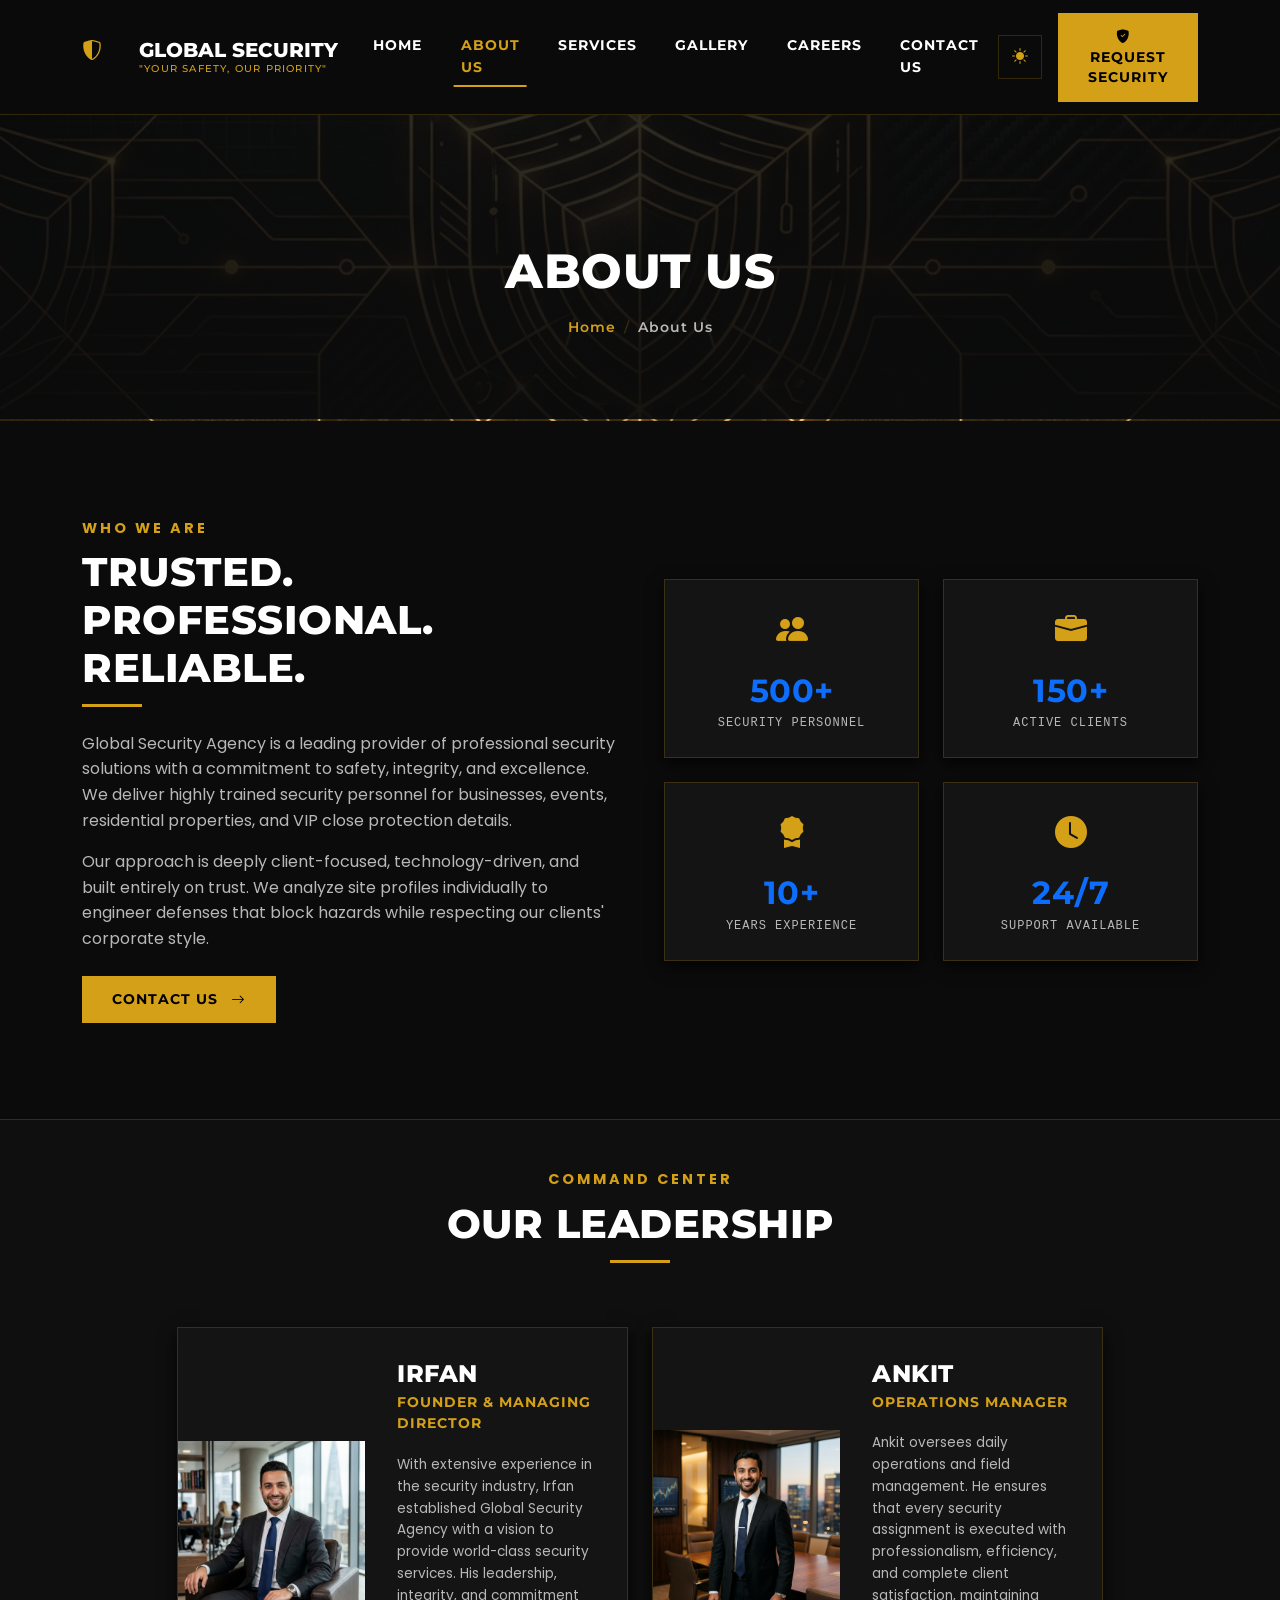
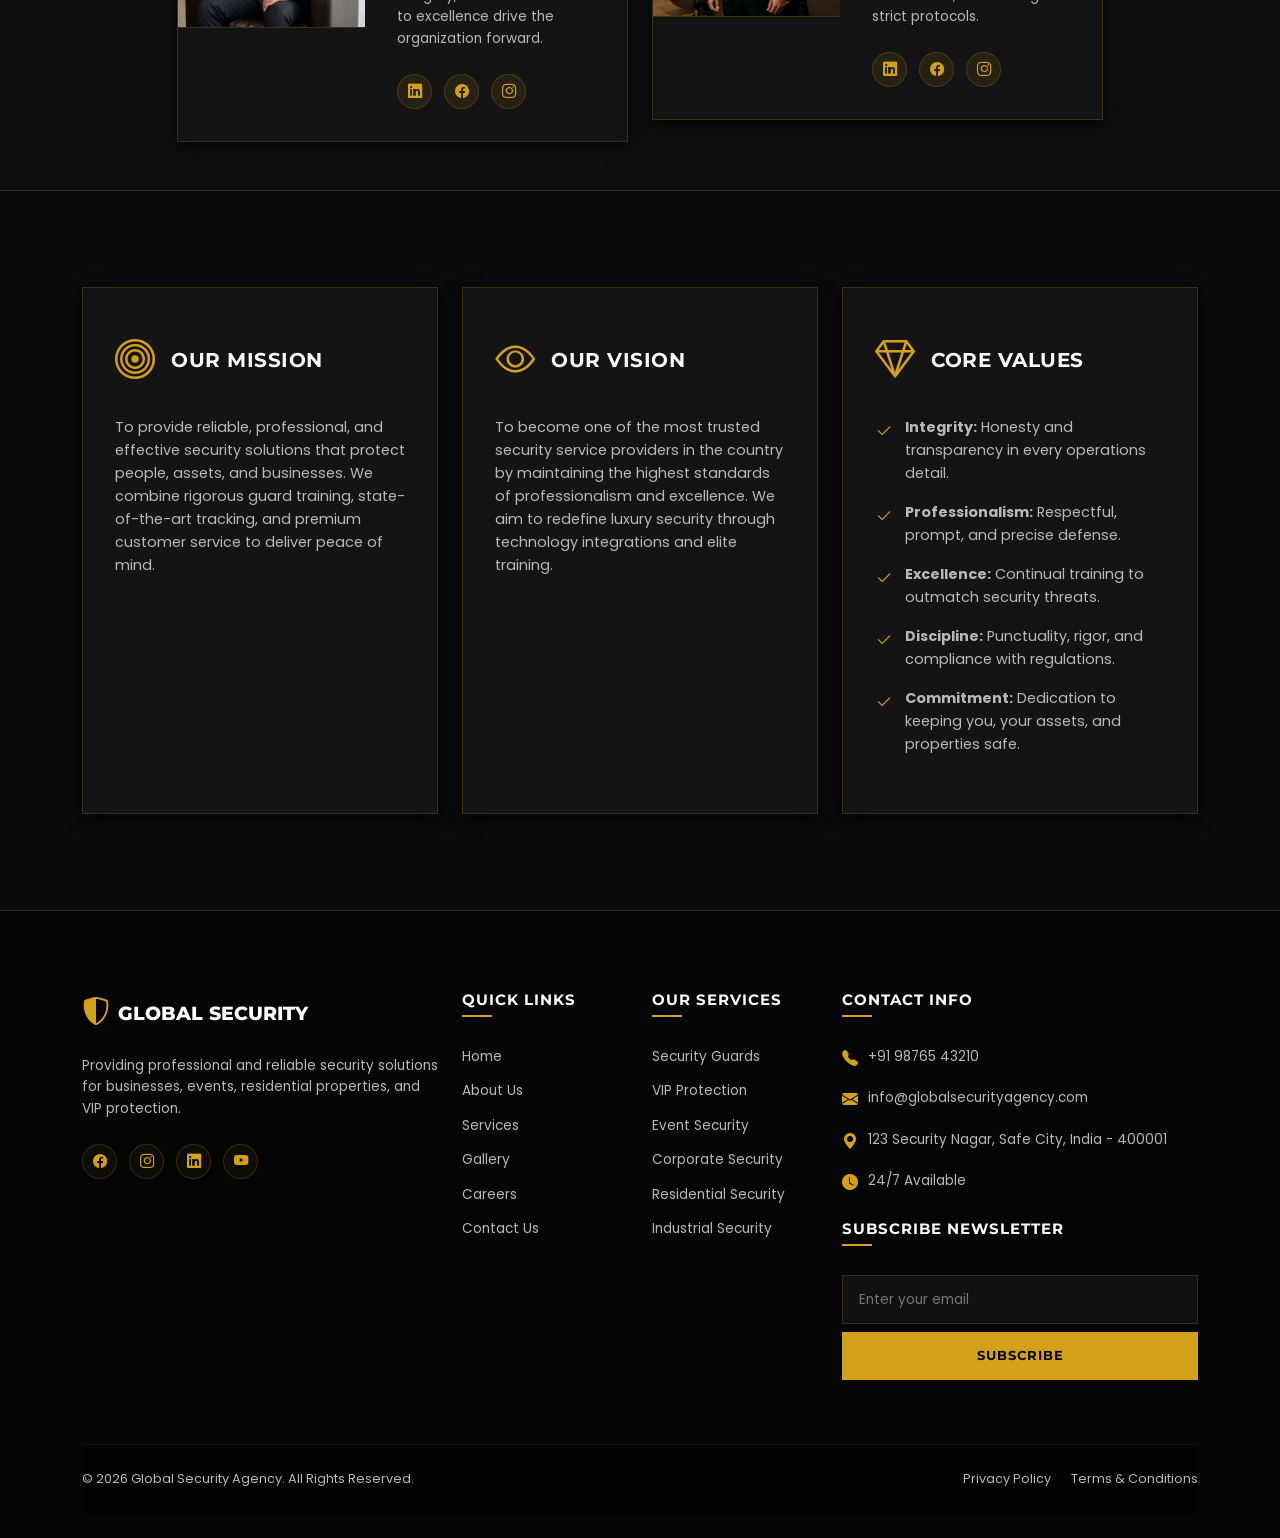
==== about.html @ 5f1f631c "initial commit" ====
<!DOCTYPE html>
<html lang="en" data-theme="dark">
<head>
  <meta charset="UTF-8">
  <meta name="viewport" content="width=device-width, initial-scale=1.0">
  <meta name="description" content="Learn about Global Security Agency. Our mission, vision, core values, and elite leadership team driven by Founder Irfan and Operations Manager Ankit.">
  <title>About Us | Global Security Agency</title>
  
  <!-- Bootstrap 5 CSS CDN -->
  <link href="https://cdn.jsdelivr.net/npm/bootstrap@5.3.2/dist/css/bootstrap.min.css" rel="stylesheet">
  
  <!-- Bootstrap Icons CDN -->
  <link href="https://cdn.jsdelivr.net/npm/bootstrap-icons@1.11.2/font/bootstrap-icons.min.css" rel="stylesheet">
  
  <!-- AOS (Animate on Scroll) CSS -->
  <link rel="stylesheet" href="https://unpkg.com/aos@next/dist/aos.css">
  
  <!-- Custom CSS stylesheets -->
  <link rel="stylesheet" href="css/style.css">
  <link rel="stylesheet" href="css/responsive.css">
</head>
<body>

  <!-- --- Sticky Navbar --- -->
  <nav class="navbar navbar-expand-lg sticky-top">
    <div class="container">
      <a class="navbar-brand" href="index.html">
        <i class="bi bi-shield-shaded navbar-logo-img text-gold"></i>
        <div class="navbar-brand-text">
          Global Security
          <span class="navbar-brand-tagline">"Your Safety, Our Priority"</span>
        </div>
      </a>
      <button class="navbar-toggler" type="button" data-bs-toggle="collapse" data-bs-target="#mainNavbar" aria-controls="mainNavbar" aria-expanded="false" aria-label="Toggle navigation">
        <span class="navbar-toggler-icon"></span>
      </button>
      <div class="collapse navbar-collapse" id="mainNavbar">
        <ul class="navbar-nav mx-auto mb-2 mb-lg-0">
          <li class="nav-item">
            <a class="nav-link" href="index.html">Home</a>
          </li>
          <li class="nav-item">
            <a class="nav-link" href="about.html">About Us</a>
          </li>
          <li class="nav-item">
            <a class="nav-link" href="services.html">Services</a>
          </li>
          <li class="nav-item">
            <a class="nav-link" href="gallery.html">Gallery</a>
          </li>
          <li class="nav-item">
            <a class="nav-link" href="careers.html">Careers</a>
          </li>
          <li class="nav-item">
            <a class="nav-link" href="contact.html">Contact Us</a>
          </li>
        </ul>
        <div class="navbar-nav-btns d-flex align-items-center gap-3">
          <button class="theme-toggle-btn" title="Toggle Light/Dark Theme">
            <i class="bi bi-sun-fill"></i>
          </button>
          <button class="btn btn-gold" data-bs-toggle="modal" data-bs-target="#requestSecurityModal">
            <i class="bi bi-shield-fill-check me-2"></i>Request Security
          </button>
        </div>
      </div>
    </div>
  </nav>

  <!-- --- Inner Banner Section --- -->
  <section class="hero-banner-inner" style="background-image: url('images/cta-banner.png');">
    <div class="container">
      <div class="hero-banner-inner-content" data-aos="fade-down">
        <h1 class="hero-banner-inner-title">About Us</h1>
        <nav aria-label="breadcrumb">
          <ol class="breadcrumb mb-0">
            <li class="breadcrumb-item"><a href="index.html">Home</a></li>
            <li class="breadcrumb-item active" aria-current="page">About Us</li>
          </ol>
        </nav>
      </div>
    </div>
  </section>

  <!-- --- Company Introduction Section --- -->
  <section class="py-5 my-5">
    <div class="container">
      <div class="row align-items-center g-5">
        <!-- Left content -->
        <div class="col-lg-6" data-aos="fade-right">
          <p class="section-subtitle">Who We Are</p>
          <h2 class="section-title text-start mb-4">Trusted. Professional. Reliable.</h2>
          <p class="text-secondary-custom mb-3">
            Global Security Agency is a leading provider of professional security solutions with a commitment to safety, integrity, and excellence. We deliver highly trained security personnel for businesses, events, residential properties, and VIP close protection details.
          </p>
          <p class="text-secondary-custom mb-4">
            Our approach is deeply client-focused, technology-driven, and built entirely on trust. We analyze site profiles individually to engineer defenses that block hazards while respecting our clients' corporate style.
          </p>
          <a href="contact.html" class="btn btn-gold">Contact Us <i class="bi bi-arrow-right ms-2"></i></a>
        </div>
        <!-- Right stats grids -->
        <div class="col-lg-6" data-aos="fade-left">
          <div class="row g-4">
            <!-- Box 1 -->
            <div class="col-sm-6">
              <div class="gsa-card text-center py-4">
                <i class="bi bi-people-fill text-gold fs-2 mb-3 d-block"></i>
                <h3 class="fs-2 fw-bold text-primary mb-1">500+</h3>
                <p class="text-secondary-custom mb-0 font-monospace text-uppercase" style="font-size: 0.75rem; letter-spacing: 1px;">Security Personnel</p>
              </div>
            </div>
            <!-- Box 2 -->
            <div class="col-sm-6">
              <div class="gsa-card text-center py-4">
                <i class="bi bi-briefcase-fill text-gold fs-2 mb-3 d-block"></i>
                <h3 class="fs-2 fw-bold text-primary mb-1">150+</h3>
                <p class="text-secondary-custom mb-0 font-monospace text-uppercase" style="font-size: 0.75rem; letter-spacing: 1px;">Active Clients</p>
              </div>
            </div>
            <!-- Box 3 -->
            <div class="col-sm-6">
              <div class="gsa-card text-center py-4">
                <i class="bi bi-award-fill text-gold fs-2 mb-3 d-block"></i>
                <h3 class="fs-2 fw-bold text-primary mb-1">10+</h3>
                <p class="text-secondary-custom mb-0 font-monospace text-uppercase" style="font-size: 0.75rem; letter-spacing: 1px;">Years Experience</p>
              </div>
            </div>
            <!-- Box 4 -->
            <div class="col-sm-6">
              <div class="gsa-card text-center py-4">
                <i class="bi bi-clock-fill text-gold fs-2 mb-3 d-block"></i>
                <h3 class="fs-2 fw-bold text-primary mb-1">24/7</h3>
                <p class="text-secondary-custom mb-0 font-monospace text-uppercase" style="font-size: 0.75rem; letter-spacing: 1px;">Support Available</p>
              </div>
            </div>
          </div>
        </div>
      </div>
    </div>
  </section>

  <!-- --- Leadership Section --- -->
  <section class="py-5 bg-secondary-custom" style="background-color: rgba(20,20,20,0.4); border-top: 1px solid var(--border-color); border-bottom: 1px solid var(--border-color);">
    <div class="container">
      <div class="section-title-wrapper text-center" data-aos="fade-up">
        <p class="section-subtitle">Command Center</p>
        <h2 class="section-title">Our Leadership</h2>
      </div>
      <div class="row g-4 justify-content-center">
        <!-- Leader 1 -->
        <div class="col-md-6 col-lg-5" data-aos="fade-right">
          <div class="leader-card">
            <div class="row g-0 align-items-center">
              <div class="col-sm-5">
                <div class="leader-img-wrapper">
                  <img src="images/leadership-irfan.png" alt="Founder & MD Irfan" class="leader-img">
                </div>
              </div>
              <div class="col-sm-7">
                <div class="leader-content">
                  <h3 class="leader-name">IRFAN</h3>
                  <div class="leader-role">Founder & Managing Director</div>
                  <p class="leader-desc">
                    With extensive experience in the security industry, Irfan established Global Security Agency with a vision to provide world-class security services. His leadership, integrity, and commitment to excellence drive the organization forward.
                  </p>
                  <div class="leader-socials">
                    <a href="#" class="leader-social-link"><i class="bi bi-linkedin"></i></a>
                    <a href="#" class="leader-social-link"><i class="bi bi-facebook"></i></a>
                    <a href="#" class="leader-social-link"><i class="bi bi-instagram"></i></a>
                  </div>
                </div>
              </div>
            </div>
          </div>
        </div>
        <!-- Leader 2 -->
        <div class="col-md-6 col-lg-5" data-aos="fade-left">
          <div class="leader-card">
            <div class="row g-0 align-items-center">
              <div class="col-sm-5">
                <div class="leader-img-wrapper">
                  <img src="images/leadership-ankit.png" alt="Operations Manager Ankit" class="leader-img">
                </div>
              </div>
              <div class="col-sm-7">
                <div class="leader-content">
                  <h3 class="leader-name">ANKIT</h3>
                  <div class="leader-role">Operations Manager</div>
                  <p class="leader-desc">
                    Ankit oversees daily operations and field management. He ensures that every security assignment is executed with professionalism, efficiency, and complete client satisfaction, maintaining strict protocols.
                  </p>
                  <div class="leader-socials">
                    <a href="#" class="leader-social-link"><i class="bi bi-linkedin"></i></a>
                    <a href="#" class="leader-social-link"><i class="bi bi-facebook"></i></a>
                    <a href="#" class="leader-social-link"><i class="bi bi-instagram"></i></a>
                  </div>
                </div>
              </div>
            </div>
          </div>
        </div>
      </div>
    </div>
  </section>

  <!-- --- Mission, Vision, Values Section --- -->
  <section class="py-5 my-5">
    <div class="container">
      <div class="row g-4">
        <!-- Mission -->
        <div class="col-md-4" data-aos="fade-up" data-aos-delay="100">
          <div class="gsa-card h-100">
            <div class="d-flex align-items-center mb-4">
              <i class="bi bi-bullseye fs-1 text-gold me-3"></i>
              <h3 class="gsa-card-title mb-0">Our Mission</h3>
            </div>
            <p class="gsa-card-text">
              To provide reliable, professional, and effective security solutions that protect people, assets, and businesses. We combine rigorous guard training, state-of-the-art tracking, and premium customer service to deliver peace of mind.
            </p>
          </div>
        </div>
        <!-- Vision -->
        <div class="col-md-4" data-aos="fade-up" data-aos-delay="200">
          <div class="gsa-card h-100">
            <div class="d-flex align-items-center mb-4">
              <i class="bi bi-eye fs-1 text-gold me-3"></i>
              <h3 class="gsa-card-title mb-0">Our Vision</h3>
            </div>
            <p class="gsa-card-text">
              To become one of the most trusted security service providers in the country by maintaining the highest standards of professionalism and excellence. We aim to redefine luxury security through technology integrations and elite training.
            </p>
          </div>
        </div>
        <!-- Core Values -->
        <div class="col-md-4" data-aos="fade-up" data-aos-delay="300">
          <div class="gsa-card h-100">
            <div class="d-flex align-items-center mb-4">
              <i class="bi bi-gem fs-1 text-gold me-3"></i>
              <h3 class="gsa-card-title mb-0">Core Values</h3>
            </div>
            <ul class="checklist-list">
              <li><strong>Integrity:</strong> Honesty and transparency in every operations detail.</li>
              <li><strong>Professionalism:</strong> Respectful, prompt, and precise defense.</li>
              <li><strong>Excellence:</strong> Continual training to outmatch security threats.</li>
              <li><strong>Discipline:</strong> Punctuality, rigor, and compliance with regulations.</li>
              <li><strong>Commitment:</strong> Dedication to keeping you, your assets, and properties safe.</li>
            </ul>
          </div>
        </div>
      </div>
    </div>
  </section>

  <!-- --- Footer --- -->
  <footer class="footer">
    <div class="container">
      <div class="row g-4">
        <!-- Col 1 -->
        <div class="col-lg-4 col-md-6">
          <div class="d-flex align-items-center mb-3">
            <i class="bi bi-shield-shaded text-gold fs-3 me-2"></i>
            <span class="footer-logo-text">GLOBAL SECURITY</span>
          </div>
          <p class="footer-desc">
            Providing professional and reliable security solutions for businesses, events, residential properties, and VIP protection.
          </p>
          <div class="social-links">
            <a href="#" class="footer-social-icon"><i class="bi bi-facebook"></i></a>
            <a href="#" class="footer-social-icon"><i class="bi bi-instagram"></i></a>
            <a href="#" class="footer-social-icon"><i class="bi bi-linkedin"></i></a>
            <a href="#" class="footer-social-icon"><i class="bi bi-youtube"></i></a>
          </div>
        </div>
        <!-- Col 2 -->
        <div class="col-lg-2 col-md-6">
          <h4 class="footer-title">Quick Links</h4>
          <ul class="footer-links">
            <li><a href="index.html">Home</a></li>
            <li><a href="about.html">About Us</a></li>
            <li><a href="services.html">Services</a></li>
            <li><a href="gallery.html">Gallery</a></li>
            <li><a href="careers.html">Careers</a></li>
            <li><a href="contact.html">Contact Us</a></li>
          </ul>
        </div>
        <!-- Col 3 -->
        <div class="col-lg-2 col-md-6">
          <h4 class="footer-title">Our Services</h4>
          <ul class="footer-links">
            <li><a href="services.html#security-guards">Security Guards</a></li>
            <li><a href="services.html#vip-protection">VIP Protection</a></li>
            <li><a href="services.html#event-security">Event Security</a></li>
            <li><a href="services.html#corporate-security">Corporate Security</a></li>
            <li><a href="services.html#residential-security">Residential Security</a></li>
            <li><a href="services.html#industrial-security">Industrial Security</a></li>
          </ul>
        </div>
        <!-- Col 4 -->
        <div class="col-lg-4 col-md-6">
          <h4 class="footer-title">Contact Info</h4>
          <div class="footer-contact-item">
            <i class="bi bi-telephone-fill footer-contact-icon"></i>
            <span>+91 98765 43210</span>
          </div>
          <div class="footer-contact-item">
            <i class="bi bi-envelope-fill footer-contact-icon"></i>
            <span>info@globalsecurityagency.com</span>
          </div>
          <div class="footer-contact-item">
            <i class="bi bi-geo-alt-fill footer-contact-icon"></i>
            <span>123 Security Nagar, Safe City, India - 400001</span>
          </div>
          <div class="footer-contact-item">
            <i class="bi bi-clock-fill footer-contact-icon"></i>
            <span>24/7 Available</span>
          </div>
          
          <h4 class="footer-title mt-4">Subscribe Newsletter</h4>
          <form class="footer-newsletter-form">
            <input type="email" class="footer-newsletter-input" placeholder="Enter your email" required>
            <button type="submit" class="footer-newsletter-btn">Subscribe</button>
          </form>
        </div>
      </div>
      
      <!-- Bottom Bar -->
      <div class="footer-bottom">
        <div class="row align-items-center">
          <div class="col-md-6 text-center text-md-start">
            &copy; 2026 Global Security Agency. All Rights Reserved.
          </div>
          <div class="col-md-6 text-center text-md-end">
            <div class="footer-bottom-links">
              <a href="#">Privacy Policy</a>
              <a href="#">Terms & Conditions</a>
            </div>
          </div>
        </div>
      </div>
    </div>
  </footer>

  <!-- --- Scroll to Top Button --- -->
  <button class="scroll-to-top" title="Go to Top">
    <i class="bi bi-chevron-up"></i>
  </button>

  <!-- --- Request Security CTA Modal --- -->
  <div class="modal fade gsa-modal" id="requestSecurityModal" tabindex="-1" aria-labelledby="requestSecurityModalLabel" aria-hidden="true">
    <div class="modal-dialog modal-dialog-centered">
      <div class="modal-content">
        <div class="modal-header">
          <h5 class="modal-title" id="requestSecurityModalLabel">Request Security Consultation</h5>
          <button type="button" class="btn-close" data-bs-dismiss="modal" aria-label="Close"></button>
        </div>
        <form id="requestModalForm" novalidate>
          <div class="modal-body">
            <p class="text-secondary-custom" style="font-size: 0.85rem; margin-bottom: 1.5rem;">Fill out this quick form and one of our executive security consultants will reach back to you within 2 hours.</p>
            
            <div class="gsa-form-group">
              <i class="bi bi-person gsa-input-icon"></i>
              <input type="text" class="gsa-control" id="reqName" placeholder="Your Full Name" required>
            </div>
            
            <div class="gsa-form-group">
              <i class="bi bi-envelope gsa-input-icon"></i>
              <input type="email" class="gsa-control" id="reqEmail" placeholder="Your Email Address" required>
            </div>
            
            <div class="gsa-form-group">
              <i class="bi bi-telephone gsa-input-icon"></i>
              <input type="tel" class="gsa-control" id="reqPhone" placeholder="Your Phone Number" required>
            </div>

            <div class="gsa-form-group">
              <i class="bi bi-shield-check gsa-input-icon"></i>
              <select class="gsa-control" id="reqService" style="padding-left: 2.8rem;" required>
                <option value="" disabled selected>Select Security Service</option>
                <option value="guards">Security Guards</option>
                <option value="vip">VIP Close Protection</option>
                <option value="event">Event Crowd Control</option>
                <option value="corporate">Corporate Office Security</option>
                <option value="residential">Residential Villa Security</option>
                <option value="industrial">Industrial Site Security</option>
              </select>
            </div>

            <div class="gsa-form-group">
              <i class="bi bi-chat-dots gsa-input-icon"></i>
              <textarea class="gsa-control" id="reqDetails" rows="3" placeholder="Briefly describe your security requirements..."></textarea>
            </div>
          </div>
          <div class="modal-footer">
            <button type="button" class="btn btn-outline-gold px-4 py-2" data-bs-dismiss="modal">Cancel</button>
            <button type="submit" class="btn btn-gold px-4 py-2">Submit Request</button>
          </div>
        </form>
      </div>
    </div>
  </div>

  <!-- --- Script Imports --- -->
  <!-- Bootstrap 5 Bundle JS (includes Popper) -->
  <script src="https://cdn.jsdelivr.net/npm/bootstrap@5.3.2/dist/js/bootstrap.bundle.min.js"></script>
  
  <!-- AOS (Animate on Scroll) JS -->
  <script src="https://unpkg.com/aos@next/dist/aos.js"></script>
  
  <!-- Custom JS scripts -->
  <script src="js/main.js"></script>
</body>
</html>
---- css/style.css ----
/*
 * Global Security Agency - Main Stylesheet
 * Design System: Luxury Corporate Security
 * Fonts: Montserrat (Headings) & Poppins (Body)
 */

@import url('https://fonts.googleapis.com/css2?family=Montserrat:wght@400;600;700;800&family=Poppins:wght@300;400;500;600;700&display=swap');

/* --- Theme Variables --- */
:root {
  --accent-gold: #D4A017;
  --accent-gold-rgb: 212, 160, 23;
  
  /* Dark Theme (Default) */
  --bg-primary: #0B0B0B;
  --bg-secondary: #141414;
  --bg-navbar: rgba(11, 11, 11, 0.85);
  --text-primary: #FFFFFF;
  --text-secondary: #B8B8B8;
  --border-color: rgba(212, 160, 23, 0.2);
  --border-hover: rgba(212, 160, 23, 0.5);
  --shadow-color: rgba(0, 0, 0, 0.8);
  --glow-shadow: rgba(212, 160, 23, 0.15);
  --glass-bg: rgba(20, 20, 20, 0.6);
  --glass-border: rgba(212, 160, 23, 0.15);
  --input-bg: #1a1a1a;
  --input-border: rgba(212, 160, 23, 0.2);
  --input-focus-border: rgba(212, 160, 23, 0.8);
  --btn-secondary-border: #D4A017;
}

[data-theme="light"] {
  /* Light Theme */
  --bg-primary: #F7F7F7;
  --bg-secondary: #FFFFFF;
  --bg-navbar: rgba(247, 247, 247, 0.85);
  --text-primary: #1A1A1A;
  --text-secondary: #555555;
  --border-color: rgba(212, 160, 23, 0.3);
  --border-hover: rgba(212, 160, 23, 0.6);
  --shadow-color: rgba(0, 0, 0, 0.1);
  --glow-shadow: rgba(212, 160, 23, 0.1);
  --glass-bg: rgba(255, 255, 255, 0.7);
  --glass-border: rgba(212, 160, 23, 0.2);
  --input-bg: #ffffff;
  --input-border: rgba(0, 0, 0, 0.15);
  --input-focus-border: #D4A017;
  --btn-secondary-border: rgba(0, 0, 0, 0.15);
}

/* --- Base Rules --- */
* {
  box-sizing: border-box;
  margin: 0;
  padding: 0;
}

html {
  scroll-behavior: smooth;
}

body {
  font-family: 'Poppins', sans-serif;
  background-color: var(--bg-primary);
  color: var(--text-primary);
  line-height: 1.6;
  overflow-x: hidden;
  transition: background-color 0.4s ease, color 0.4s ease;
}

h1, h2, h3, h4, h5, h6 {
  font-family: 'Montserrat', sans-serif;
  font-weight: 800;
  letter-spacing: 0.5px;
}

a {
  text-decoration: none;
  transition: all 0.3s ease;
}

/* --- Helper Classes --- */
.text-gold {
  color: var(--accent-gold) !important;
}

.bg-gold {
  background-color: var(--accent-gold) !important;
}

.text-secondary-custom {
  color: var(--text-secondary) !important;
}

/* --- Typography Helpers --- */
.section-title-wrapper {
  margin-bottom: 3.5rem;
}

.section-subtitle {
  font-size: 0.9rem;
  text-transform: uppercase;
  letter-spacing: 3px;
  color: var(--accent-gold);
  font-weight: 700;
  margin-bottom: 0.5rem;
}

.section-title {
  font-size: 2.5rem;
  font-weight: 800;
  text-transform: uppercase;
  color: var(--text-primary);
  position: relative;
  display: inline-block;
  padding-bottom: 15px;
}

.section-title::after {
  content: '';
  position: absolute;
  bottom: 0;
  left: 50%;
  transform: translateX(-50%);
  width: 60px;
  height: 3px;
  background-color: var(--accent-gold);
}

.section-title.text-start::after {
  left: 0;
  transform: none;
}

/* --- Buttons --- */
.btn-gold {
  background-color: var(--accent-gold);
  color: #000000 !important;
  font-family: 'Montserrat', sans-serif;
  font-weight: 700;
  text-transform: uppercase;
  font-size: 0.85rem;
  letter-spacing: 1px;
  padding: 0.8rem 1.8rem;
  border: 1px solid var(--accent-gold);
  border-radius: 0;
  transition: all 0.4s ease;
  position: relative;
  overflow: hidden;
  z-index: 1;
}

.btn-gold::before {
  content: '';
  position: absolute;
  top: 0;
  left: -100%;
  width: 100%;
  height: 100%;
  background: linear-gradient(90deg, transparent, rgba(255, 255, 255, 0.2), transparent);
  transition: all 0.5s ease;
  z-index: -1;
}

.btn-gold:hover::before {
  left: 100%;
}

.btn-gold:hover {
  background-color: transparent;
  color: var(--accent-gold) !important;
  box-shadow: 0 0 15px var(--glow-shadow);
}

.btn-outline-gold {
  background-color: transparent;
  color: var(--text-primary) !important;
  font-family: 'Montserrat', sans-serif;
  font-weight: 700;
  text-transform: uppercase;
  font-size: 0.85rem;
  letter-spacing: 1px;
  padding: 0.8rem 1.8rem;
  border: 1px solid var(--btn-secondary-border);
  border-radius: 0;
  transition: all 0.4s ease;
}

.btn-outline-gold:hover {
  background-color: var(--accent-gold);
  border-color: var(--accent-gold);
  color: #000000 !important;
  box-shadow: 0 0 15px var(--glow-shadow);
}

/* --- Sticky Navbar --- */
.navbar {
  background-color: var(--bg-navbar);
  backdrop-filter: blur(15px);
  -webkit-backdrop-filter: blur(15px);
  border-bottom: 1px solid var(--border-color);
  padding: 0.8rem 0;
  transition: all 0.4s ease;
  z-index: 1000;
}

.navbar-brand {
  display: flex;
  align-items: center;
}

.navbar-logo-img {
  width: 45px;
  height: 45px;
  margin-right: 12px;
  color: var(--accent-gold);
}

.navbar-brand-text {
  font-family: 'Montserrat', sans-serif;
  font-weight: 800;
  text-transform: uppercase;
  font-size: 1.25rem;
  line-height: 1.1;
  color: var(--text-primary) !important;
}

.navbar-brand-tagline {
  display: block;
  font-size: 0.65rem;
  font-weight: 500;
  color: var(--accent-gold);
  letter-spacing: 1.2px;
  margin-top: 2px;
}

.nav-link {
  font-family: 'Montserrat', sans-serif;
  font-weight: 700;
  text-transform: uppercase;
  font-size: 0.85rem;
  letter-spacing: 1px;
  color: var(--text-primary) !important;
  padding: 0.5rem 1rem !important;
  margin: 0 0.2rem;
  position: relative;
  transition: color 0.3s ease;
}

.nav-link::after {
  content: '';
  position: absolute;
  width: 0;
  height: 2px;
  bottom: 0;
  left: 50%;
  background-color: var(--accent-gold);
  transition: all 0.3s ease;
  transform: translateX(-50%);
}

.nav-link:hover::after,
.nav-link.active::after {
  width: 80%;
}

.nav-link:hover,
.nav-link.active {
  color: var(--accent-gold) !important;
}

/* --- Theme Toggle Switch --- */
.theme-toggle-btn {
  background: none;
  border: 1px solid var(--border-color);
  color: var(--accent-gold);
  padding: 0.5rem 0.8rem;
  cursor: pointer;
  display: flex;
  align-items: center;
  justify-content: center;
  transition: all 0.3s ease;
}

.theme-toggle-btn:hover {
  background-color: rgba(212, 160, 23, 0.1);
  border-color: var(--accent-gold);
}

/* --- Hero Banner Shared --- */
.hero-banner-inner {
  position: relative;
  padding: 8rem 0 5rem 0;
  background-position: center;
  background-size: cover;
  background-repeat: no-repeat;
  border-bottom: 2px solid var(--border-color);
}

.hero-banner-inner::before {
  content: '';
  position: absolute;
  top: 0;
  left: 0;
  width: 100%;
  height: 100%;
  background: linear-gradient(180deg, rgba(11, 11, 11, 0.85) 0%, rgba(11, 11, 11, 0.95) 100%);
  z-index: 1;
}

[data-theme="light"] .hero-banner-inner::before {
  background: linear-gradient(180deg, rgba(247, 247, 247, 0.85) 0%, rgba(247, 247, 247, 0.95) 100%);
}

.hero-banner-inner-content {
  position: relative;
  z-index: 2;
  text-align: center;
}

.hero-banner-inner-title {
  font-size: 3rem;
  font-weight: 800;
  text-transform: uppercase;
  margin-bottom: 1rem;
}

.breadcrumb {
  justify-content: center;
  font-family: 'Montserrat', sans-serif;
  font-size: 0.85rem;
  font-weight: 600;
  letter-spacing: 1px;
}

.breadcrumb-item a {
  color: var(--accent-gold);
}

.breadcrumb-item.active {
  color: var(--text-secondary);
}

.breadcrumb-item + .breadcrumb-item::before {
  color: var(--border-color);
}

/* --- Cards (Glassmorphism & Lift Effect) --- */
.gsa-card {
  background-color: var(--bg-secondary);
  border: 1px solid var(--border-color);
  border-radius: 0;
  padding: 2.5rem 2rem;
  height: 100%;
  transition: all 0.4s cubic-bezier(0.165, 0.84, 0.44, 1);
  box-shadow: 0 5px 15px var(--shadow-color);
  position: relative;
}

.gsa-card::after {
  content: '';
  position: absolute;
  top: 0;
  left: 0;
  width: 100%;
  height: 100%;
  border: 1px solid var(--accent-gold);
  opacity: 0;
  transition: opacity 0.4s ease;
  pointer-events: none;
}

.gsa-card:hover {
  transform: translateY(-8px);
  border-color: transparent;
  box-shadow: 0 10px 30px var(--glow-shadow);
}

.gsa-card:hover::after {
  opacity: 0.8;
}

.gsa-card-icon {
  font-size: 2.5rem;
  color: var(--accent-gold);
  margin-bottom: 1.5rem;
  transition: transform 0.4s ease;
  display: inline-block;
}

.gsa-card:hover .gsa-card-icon {
  transform: scale(1.1) rotate(5deg);
}

.gsa-card-title {
  font-size: 1.25rem;
  font-weight: 700;
  text-transform: uppercase;
  margin-bottom: 1rem;
  color: var(--text-primary);
}

.gsa-card-text {
  font-size: 0.9rem;
  color: var(--text-secondary);
  margin-bottom: 0;
}

/* Glassmorphism Special Card */
.glass-card {
  background: var(--glass-bg);
  backdrop-filter: blur(10px);
  -webkit-backdrop-filter: blur(10px);
  border: 1px solid var(--glass-border);
}

/* --- Home Hero --- */
.home-hero {
  position: relative;
  min-height: 90vh;
  display: flex;
  align-items: center;
  padding: 7rem 0 3rem 0;
  background-position: center;
  background-size: cover;
  background-repeat: no-repeat;
  border-bottom: 2px solid var(--border-color);
}

.home-hero::before {
  content: '';
  position: absolute;
  top: 0;
  left: 0;
  width: 100%;
  height: 100%;
  background: linear-gradient(90deg, rgba(11, 11, 11, 0.95) 30%, rgba(11, 11, 11, 0.6) 100%);
  z-index: 1;
}

[data-theme="light"] .home-hero::before {
  background: linear-gradient(90deg, rgba(247, 247, 247, 0.95) 30%, rgba(247, 247, 247, 0.6) 100%);
}

.home-hero .container {
  position: relative;
  z-index: 2;
}

.hero-subtitle {
  color: var(--accent-gold);
  font-size: 1.1rem;
  text-transform: uppercase;
  font-weight: 700;
  letter-spacing: 4px;
  margin-bottom: 0.8rem;
}

.hero-title {
  font-size: 3.5rem;
  font-weight: 800;
  text-transform: uppercase;
  line-height: 1.1;
  margin-bottom: 1.5rem;
  color: var(--text-primary);
}

.hero-description {
  font-size: 1rem;
  color: var(--text-secondary);
  margin-bottom: 2rem;
  max-width: 580px;
}

.hero-image-wrapper {
  position: relative;
  border: 1px solid var(--border-color);
  padding: 10px;
  background-color: var(--bg-secondary);
}

.hero-image-wrapper::before {
  content: '';
  position: absolute;
  top: -8px;
  left: -8px;
  width: 40px;
  height: 40px;
  border-top: 3px solid var(--accent-gold);
  border-left: 3px solid var(--accent-gold);
}

.hero-image-wrapper::after {
  content: '';
  position: absolute;
  bottom: -8px;
  right: -8px;
  width: 40px;
  height: 40px;
  border-bottom: 3px solid var(--accent-gold);
  border-right: 3px solid var(--accent-gold);
}

/* --- Statistics Counters --- */
.stats-section {
  background-color: var(--bg-secondary);
  border-top: 1px solid var(--border-color);
  border-bottom: 1px solid var(--border-color);
  padding: 5rem 0;
}

.stat-item {
  text-align: center;
}

.stat-icon {
  font-size: 2.2rem;
  color: var(--accent-gold);
  margin-bottom: 1rem;
}

.stat-number {
  font-size: 3rem;
  font-weight: 800;
  color: var(--text-primary);
  line-height: 1;
  margin-bottom: 0.5rem;
}

.stat-title {
  font-family: 'Montserrat', sans-serif;
  font-weight: 700;
  text-transform: uppercase;
  font-size: 0.85rem;
  letter-spacing: 1.5px;
  color: var(--text-secondary);
}

/* --- Why Choose Us --- */
.why-choose-us-icon-box {
  display: flex;
  align-items: flex-start;
  margin-bottom: 2rem;
}

.why-icon {
  font-size: 1.8rem;
  color: var(--accent-gold);
  margin-right: 1.2rem;
  border: 1px solid var(--border-color);
  width: 55px;
  height: 55px;
  display: flex;
  align-items: center;
  justify-content: center;
  flex-shrink: 0;
  transition: all 0.3s ease;
}

.why-choose-us-icon-box:hover .why-icon {
  background-color: var(--accent-gold);
  color: #000000;
  border-color: var(--accent-gold);
  box-shadow: 0 0 10px var(--glow-shadow);
}

.why-title {
  font-size: 1.1rem;
  font-weight: 700;
  text-transform: uppercase;
  margin-bottom: 0.4rem;
}

.why-text {
  font-size: 0.9rem;
  color: var(--text-secondary);
  margin-bottom: 0;
}

/* --- CTA Banner Section --- */
.cta-banner-section {
  position: relative;
  padding: 8rem 0;
  background-position: center;
  background-size: cover;
  background-repeat: no-repeat;
  border-top: 2px solid var(--border-color);
  border-bottom: 2px solid var(--border-color);
  text-align: center;
}

.cta-banner-section::before {
  content: '';
  position: absolute;
  top: 0;
  left: 0;
  width: 100%;
  height: 100%;
  background: rgba(11, 11, 11, 0.9);
  z-index: 1;
}

[data-theme="light"] .cta-banner-section::before {
  background: rgba(247, 247, 247, 0.9);
}

.cta-banner-content {
  position: relative;
  z-index: 2;
  max-width: 800px;
  margin: 0 auto;
}

.cta-banner-title {
  font-size: 2.8rem;
  font-weight: 800;
  text-transform: uppercase;
  margin-bottom: 1.5rem;
}

.cta-banner-text {
  font-size: 1.1rem;
  color: var(--text-secondary);
  margin-bottom: 2.5rem;
}

/* --- Services Page Detailed Layout --- */
.service-details-card {
  background-color: var(--bg-secondary);
  border: 1px solid var(--border-color);
  border-radius: 0;
  overflow: hidden;
  height: 100%;
  display: flex;
  flex-direction: column;
  box-shadow: 0 5px 15px var(--shadow-color);
  transition: all 0.4s ease;
}

.service-details-card:hover {
  transform: translateY(-8px);
  box-shadow: 0 10px 25px var(--glow-shadow);
  border-color: var(--accent-gold);
}

.service-img-wrapper {
  position: relative;
  overflow: hidden;
  aspect-ratio: 16/10;
}

.service-img {
  width: 100%;
  height: 100%;
  object-fit: cover;
  transition: transform 0.6s ease;
}

.service-details-card:hover .service-img {
  transform: scale(1.08);
}

.service-img-overlay {
  position: absolute;
  top: 0;
  left: 0;
  width: 100%;
  height: 100%;
  background: linear-gradient(to top, rgba(20, 20, 20, 0.9) 0%, rgba(20, 20, 20, 0.1) 100%);
  display: flex;
  align-items: flex-end;
  padding: 1.5rem;
}

.service-badge-icon {
  background-color: var(--accent-gold);
  color: #000000;
  width: 45px;
  height: 45px;
  border-radius: 50%;
  display: flex;
  align-items: center;
  justify-content: center;
  font-size: 1.3rem;
  box-shadow: 0 0 15px rgba(212, 160, 23, 0.4);
}

.service-content {
  padding: 2rem;
  flex-grow: 1;
  display: flex;
  flex-direction: column;
}

.service-title {
  font-size: 1.4rem;
  font-weight: 700;
  text-transform: uppercase;
  margin-bottom: 1rem;
  color: var(--text-primary);
}

.service-desc {
  font-size: 0.9rem;
  color: var(--text-secondary);
  margin-bottom: 1.5rem;
}

.service-bullets {
  list-style: none;
  padding-left: 0;
  margin-bottom: 0;
  margin-top: auto;
}

.service-bullets li {
  font-size: 0.85rem;
  color: var(--text-secondary);
  margin-bottom: 0.5rem;
  position: relative;
  padding-left: 20px;
}

.service-bullets li::before {
  content: '\F2E6';
  font-family: 'bootstrap-icons';
  color: var(--accent-gold);
  position: absolute;
  left: 0;
  top: 1px;
}

/* Feature Strip */
.feature-strip {
  background-color: var(--bg-secondary);
  border-top: 1px solid var(--border-color);
  border-bottom: 1px solid var(--border-color);
  padding: 3rem 0;
}

.feature-strip-item {
  display: flex;
  align-items: center;
  justify-content: center;
}

.feature-strip-icon {
  font-size: 1.8rem;
  color: var(--accent-gold);
  margin-right: 1rem;
}

.feature-strip-text {
  font-family: 'Montserrat', sans-serif;
  font-weight: 700;
  font-size: 0.85rem;
  text-transform: uppercase;
  letter-spacing: 1.2px;
  color: var(--text-primary);
  margin-bottom: 0;
}

/* --- About Page Leaders --- */
.leader-card {
  background-color: var(--bg-secondary);
  border: 1px solid var(--border-color);
  border-radius: 0;
  overflow: hidden;
  box-shadow: 0 5px 15px var(--shadow-color);
  transition: all 0.4s ease;
}

.leader-card:hover {
  transform: translateY(-5px);
  border-color: var(--accent-gold);
  box-shadow: 0 10px 20px var(--glow-shadow);
}

.leader-img-wrapper {
  overflow: hidden;
  aspect-ratio: 1/1;
  position: relative;
  border-bottom: 1px solid var(--border-color);
}

.leader-img {
  width: 100%;
  height: 100%;
  object-fit: cover;
  transition: transform 0.6s ease;
}

.leader-card:hover .leader-img {
  transform: scale(1.05);
}

.leader-content {
  padding: 2rem;
}

.leader-name {
  font-size: 1.5rem;
  font-weight: 800;
  text-transform: uppercase;
  color: var(--text-primary);
  margin-bottom: 0.2rem;
}

.leader-role {
  font-family: 'Montserrat', sans-serif;
  font-size: 0.85rem;
  font-weight: 700;
  text-transform: uppercase;
  color: var(--accent-gold);
  margin-bottom: 1.2rem;
  letter-spacing: 1px;
}

.leader-desc {
  font-size: 0.85rem;
  color: var(--text-secondary);
  margin-bottom: 1.5rem;
}

.leader-socials {
  display: flex;
  gap: 12px;
}

.leader-social-link {
  width: 35px;
  height: 35px;
  background-color: rgba(212, 160, 23, 0.1);
  border: 1px solid var(--border-color);
  color: var(--accent-gold);
  border-radius: 50%;
  display: flex;
  align-items: center;
  justify-content: center;
  font-size: 0.9rem;
  transition: all 0.3s ease;
}

.leader-social-link:hover {
  background-color: var(--accent-gold);
  color: #000000;
  border-color: var(--accent-gold);
  box-shadow: 0 0 8px var(--glow-shadow);
}

/* --- Gallery Layout (Masonry-like Grid) --- */
.gallery-filters {
  display: flex;
  justify-content: center;
  flex-wrap: wrap;
  gap: 10px;
  margin-bottom: 3rem;
}

.gallery-filter-btn {
  background: none;
  border: 1px solid var(--border-color);
  color: var(--text-primary);
  font-family: 'Montserrat', sans-serif;
  font-weight: 700;
  text-transform: uppercase;
  font-size: 0.8rem;
  letter-spacing: 1px;
  padding: 0.6rem 1.4rem;
  cursor: pointer;
  transition: all 0.3s ease;
}

.gallery-filter-btn:hover,
.gallery-filter-btn.active {
  background-color: var(--accent-gold);
  border-color: var(--accent-gold);
  color: #000000;
  box-shadow: 0 0 10px var(--glow-shadow);
}

.gallery-grid {
  display: flex;
  flex-wrap: wrap;
  margin-right: -10px;
  margin-left: -10px;
}

.gallery-item {
  padding: 10px;
  display: block;
  transition: all 0.4s ease;
}

.gallery-card {
  position: relative;
  overflow: hidden;
  background-color: var(--bg-secondary);
  border: 1px solid var(--border-color);
  aspect-ratio: 4/3;
  cursor: pointer;
}

.gallery-item-img {
  width: 100%;
  height: 100%;
  object-fit: cover;
  transition: transform 0.5s ease, filter 0.5s ease;
}

.gallery-card-overlay {
  position: absolute;
  top: 0;
  left: 0;
  width: 100%;
  height: 100%;
  background-color: rgba(11, 11, 11, 0.85);
  display: flex;
  flex-direction: column;
  justify-content: center;
  align-items: center;
  opacity: 0;
  transition: all 0.4s ease;
  padding: 1.5rem;
  text-align: center;
  backdrop-filter: blur(4px);
}

.gallery-card:hover .gallery-item-img {
  transform: scale(1.08);
}

.gallery-card:hover .gallery-card-overlay {
  opacity: 1;
}

.gallery-overlay-icon {
  font-size: 2rem;
  color: var(--accent-gold);
  margin-bottom: 0.8rem;
  transform: translateY(-15px);
  transition: transform 0.4s ease;
}

.gallery-card:hover .gallery-overlay-icon {
  transform: translateY(0);
}

.gallery-overlay-title {
  font-family: 'Montserrat', sans-serif;
  font-size: 1.1rem;
  font-weight: 700;
  text-transform: uppercase;
  color: #FFFFFF;
  margin-bottom: 0.2rem;
}

.gallery-overlay-tag {
  font-size: 0.75rem;
  font-weight: 600;
  text-transform: uppercase;
  color: var(--accent-gold);
  letter-spacing: 1px;
}

/* Lightbox Styling */
.gsa-lightbox {
  position: fixed;
  top: 0;
  left: 0;
  width: 100%;
  height: 100%;
  background-color: rgba(11, 11, 11, 0.95);
  backdrop-filter: blur(8px);
  z-index: 2000;
  display: none;
  align-items: center;
  justify-content: center;
  opacity: 0;
  transition: opacity 0.4s ease;
}

.gsa-lightbox.active {
  display: flex;
  opacity: 1;
}

.gsa-lightbox-content {
  position: relative;
  max-width: 85%;
  max-height: 80vh;
  box-shadow: 0 0 30px rgba(0,0,0,0.5);
  border: 1px solid var(--border-color);
}

.gsa-lightbox-img {
  max-width: 100%;
  max-height: 80vh;
  object-fit: contain;
  display: block;
}

.gsa-lightbox-close {
  position: absolute;
  top: -45px;
  right: 0;
  background: none;
  border: none;
  color: #FFFFFF;
  font-size: 2rem;
  cursor: pointer;
  transition: color 0.3s ease;
}

.gsa-lightbox-close:hover {
  color: var(--accent-gold);
}

.gsa-lightbox-caption {
  position: absolute;
  bottom: -40px;
  left: 0;
  width: 100%;
  text-align: center;
  color: #FFFFFF;
  font-family: 'Montserrat', sans-serif;
  font-size: 0.9rem;
  font-weight: 600;
  letter-spacing: 1px;
}

/* --- Careers Flow & Forms --- */
.process-timeline {
  position: relative;
  display: flex;
  justify-content: space-between;
  margin-top: 3rem;
  margin-bottom: 4rem;
}

.process-step {
  text-align: center;
  position: relative;
  flex: 1;
  z-index: 2;
}

.process-timeline::before {
  content: '';
  position: absolute;
  top: 25px;
  left: 10%;
  width: 80%;
  height: 2px;
  background-color: var(--border-color);
  z-index: 1;
}

.process-icon-wrapper {
  width: 55px;
  height: 55px;
  background-color: var(--bg-secondary);
  border: 2px solid var(--border-color);
  color: var(--accent-gold);
  border-radius: 50%;
  display: flex;
  align-items: center;
  justify-content: center;
  font-size: 1.3rem;
  margin: 0 auto 1rem auto;
  transition: all 0.3s ease;
}

.process-step:hover .process-icon-wrapper {
  border-color: var(--accent-gold);
  box-shadow: 0 0 15px var(--glow-shadow);
  transform: scale(1.1);
}

.process-title {
  font-size: 0.95rem;
  font-weight: 700;
  text-transform: uppercase;
  margin-bottom: 0.3rem;
}

.process-desc {
  font-size: 0.75rem;
  color: var(--text-secondary);
  max-width: 160px;
  margin: 0 auto;
}

/* Checklist Cards */
.checklist-card {
  height: 100%;
}

.checklist-list {
  list-style: none;
  padding-left: 0;
  margin-bottom: 0;
}

.checklist-list li {
  font-size: 0.9rem;
  margin-bottom: 1rem;
  position: relative;
  padding-left: 30px;
  color: var(--text-secondary);
}

.checklist-list li::before {
  content: '\F272';
  font-family: 'bootstrap-icons';
  color: var(--accent-gold);
  position: absolute;
  left: 0;
  top: 1px;
  font-size: 1.1rem;
}

/* Forms Premium Styling */
.gsa-form-group {
  margin-bottom: 1.5rem;
  position: relative;
}

.gsa-input-icon {
  position: absolute;
  left: 15px;
  top: 50%;
  transform: translateY(-50%);
  color: var(--accent-gold);
  pointer-events: none;
  font-size: 1rem;
}

.gsa-form-group textarea + .gsa-input-icon {
  top: 25px;
}

.gsa-control {
  background-color: var(--input-bg);
  border: 1px solid var(--input-border);
  color: var(--text-primary) !important;
  border-radius: 0;
  padding: 0.85rem 1rem 0.85rem 2.8rem;
  font-size: 0.9rem;
  transition: all 0.3s ease;
  width: 100%;
}

.gsa-control:focus {
  background-color: var(--input-bg);
  border-color: var(--input-focus-border);
  box-shadow: 0 0 8px var(--glow-shadow);
  outline: none;
}

.gsa-control::placeholder {
  color: var(--text-secondary);
  opacity: 0.6;
}

.invalid-feedback {
  font-family: 'Montserrat', sans-serif;
  font-size: 0.75rem;
  font-weight: 600;
  color: #DC3545;
  margin-top: 0.4rem;
}

/* Form File Upload Customization */
.gsa-file-upload {
  border: 1px dashed var(--input-border);
  padding: 1.5rem;
  text-align: center;
  cursor: pointer;
  transition: all 0.3s ease;
  background-color: var(--input-bg);
}

.gsa-file-upload:hover {
  border-color: var(--accent-gold);
  background-color: rgba(212, 160, 23, 0.05);
}

.gsa-file-upload-icon {
  font-size: 2rem;
  color: var(--accent-gold);
  margin-bottom: 0.5rem;
}

.gsa-file-upload-text {
  font-size: 0.8rem;
  color: var(--text-secondary);
  margin-bottom: 0;
}

/* --- Contact Us Page --- */
.contact-info-box {
  background-color: var(--bg-secondary);
  border: 1px solid var(--border-color);
  padding: 2rem 1.5rem;
  display: flex;
  align-items: center;
  margin-bottom: 1.5rem;
  transition: all 0.3s ease;
}

.contact-info-box:hover {
  border-color: var(--accent-gold);
  box-shadow: 0 5px 15px var(--glow-shadow);
  transform: translateY(-3px);
}

.contact-info-icon-wrapper {
  width: 50px;
  height: 50px;
  border-radius: 50%;
  background-color: rgba(212, 160, 23, 0.1);
  border: 1px solid var(--border-color);
  color: var(--accent-gold);
  display: flex;
  align-items: center;
  justify-content: center;
  font-size: 1.3rem;
  margin-right: 1.2rem;
  flex-shrink: 0;
  transition: all 0.3s ease;
}

.contact-info-box:hover .contact-info-icon-wrapper {
  background-color: var(--accent-gold);
  color: #000000;
  border-color: var(--accent-gold);
}

.contact-info-title {
  font-size: 0.8rem;
  text-transform: uppercase;
  letter-spacing: 1px;
  color: var(--accent-gold);
  font-weight: 700;
  margin-bottom: 0.2rem;
}

.contact-info-text {
  font-size: 0.95rem;
  font-weight: 500;
  color: var(--text-primary);
  margin-bottom: 0;
}

.map-wrapper {
  border: 1px solid var(--border-color);
  padding: 8px;
  background-color: var(--bg-secondary);
  height: 100%;
}

.map-iframe {
  width: 100%;
  height: 100%;
  min-height: 400px;
  border: none;
  filter: grayscale(1) invert(0.9);
}

[data-theme="light"] .map-iframe {
  filter: none;
}

.emergency-strip {
  background-color: var(--accent-gold);
  color: #000000;
  padding: 1.5rem 0;
  border-top: 1px solid var(--border-color);
  border-bottom: 1px solid var(--border-color);
}

.emergency-strip-content {
  display: flex;
  align-items: center;
  justify-content: space-between;
  flex-wrap: wrap;
  gap: 1rem;
}

.emergency-text {
  font-family: 'Montserrat', sans-serif;
  font-weight: 800;
  text-transform: uppercase;
  font-size: 1.2rem;
  margin-bottom: 0;
  display: flex;
  align-items: center;
}

.emergency-icon {
  font-size: 1.6rem;
  margin-right: 10px;
  animation: shake 0.5s infinite alternate;
}

.emergency-phone-btn {
  background-color: #000000;
  color: #FFFFFF !important;
  font-family: 'Montserrat', sans-serif;
  font-weight: 700;
  font-size: 1rem;
  letter-spacing: 1px;
  padding: 0.7rem 1.8rem;
  border: 1px solid #000000;
  display: inline-flex;
  align-items: center;
  transition: all 0.3s ease;
}

.emergency-phone-btn i {
  margin-right: 8px;
}

.emergency-phone-btn:hover {
  background-color: transparent;
  color: #000000 !important;
  border-color: #000000;
}

@keyframes shake {
  0% { transform: rotate(-5deg); }
  100% { transform: rotate(5deg); }
}

/* --- Footer --- */
.footer {
  background-color: #050505;
  border-top: 1px solid var(--border-color);
  color: #B8B8B8;
  padding: 5rem 0 1.5rem 0;
  font-size: 0.85rem;
  transition: background-color 0.4s ease;
}

[data-theme="light"] .footer {
  background-color: #111111;
  color: #D1D1D1;
}

.footer-logo-text {
  font-family: 'Montserrat', sans-serif;
  font-weight: 800;
  text-transform: uppercase;
  color: #FFFFFF;
  font-size: 1.2rem;
}

.footer-desc {
  margin-top: 1.2rem;
  margin-bottom: 1.5rem;
  line-height: 1.6;
}

.footer-social-icon {
  display: inline-flex;
  width: 35px;
  height: 35px;
  background-color: rgba(212, 160, 23, 0.05);
  border: 1px solid rgba(212, 160, 23, 0.2);
  color: var(--accent-gold);
  border-radius: 50%;
  align-items: center;
  justify-content: center;
  margin-right: 8px;
  font-size: 0.9rem;
  transition: all 0.3s ease;
}

.footer-social-icon:hover {
  background-color: var(--accent-gold);
  color: #000000;
  border-color: var(--accent-gold);
  box-shadow: 0 0 10px rgba(212, 160, 23, 0.4);
}

.footer-title {
  color: #FFFFFF;
  font-family: 'Montserrat', sans-serif;
  font-weight: 700;
  font-size: 0.95rem;
  text-transform: uppercase;
  letter-spacing: 1px;
  margin-bottom: 1.8rem;
  position: relative;
  padding-bottom: 8px;
}

.footer-title::after {
  content: '';
  position: absolute;
  bottom: 0;
  left: 0;
  width: 30px;
  height: 2px;
  background-color: var(--accent-gold);
}

.footer-links {
  list-style: none;
  padding-left: 0;
  margin-bottom: 0;
}

.footer-links li {
  margin-bottom: 0.8rem;
}

.footer-links a {
  color: #B8B8B8;
  transition: all 0.3s ease;
}

[data-theme="light"] .footer-links a {
  color: #D1D1D1;
}

.footer-links a:hover {
  color: var(--accent-gold);
  padding-left: 5px;
}

.footer-contact-item {
  display: flex;
  align-items: flex-start;
  margin-bottom: 1rem;
}

.footer-contact-icon {
  color: var(--accent-gold);
  margin-right: 10px;
  font-size: 1rem;
  flex-shrink: 0;
}

.footer-newsletter-form {
  position: relative;
  margin-top: 1rem;
}

.footer-newsletter-input {
  background-color: #111111;
  border: 1px solid rgba(212, 160, 23, 0.2);
  color: #FFFFFF !important;
  border-radius: 0;
  padding: 0.8rem 1rem;
  font-size: 0.85rem;
  width: 100%;
}

.footer-newsletter-input:focus {
  border-color: var(--accent-gold);
  outline: none;
  box-shadow: 0 0 5px rgba(212, 160, 23, 0.2);
}

.footer-newsletter-btn {
  background-color: var(--accent-gold);
  border: 1px solid var(--accent-gold);
  color: #000000;
  font-family: 'Montserrat', sans-serif;
  font-weight: 700;
  text-transform: uppercase;
  font-size: 0.8rem;
  letter-spacing: 1px;
  width: 100%;
  padding: 0.8rem;
  margin-top: 0.5rem;
  cursor: pointer;
  transition: all 0.3s ease;
}

.footer-newsletter-btn:hover {
  background-color: transparent;
  color: var(--accent-gold);
}

.footer-bottom {
  background-color: #020202;
  border-top: 1px solid rgba(255, 255, 255, 0.05);
  padding: 1.5rem 0;
  margin-top: 4rem;
  font-size: 0.8rem;
}

[data-theme="light"] .footer-bottom {
  background-color: #0a0a0a;
}

.footer-bottom-links {
  display: flex;
  justify-content: flex-end;
  gap: 20px;
}

.footer-bottom-links a {
  color: #B8B8B8;
}

.footer-bottom-links a:hover {
  color: var(--accent-gold);
}

/* --- Scroll To Top Button --- */
.scroll-to-top {
  position: fixed;
  bottom: 30px;
  right: 30px;
  width: 45px;
  height: 45px;
  background-color: var(--accent-gold);
  border: 1px solid var(--accent-gold);
  color: #000000 !important;
  display: flex;
  align-items: center;
  justify-content: center;
  font-size: 1.2rem;
  cursor: pointer;
  z-index: 999;
  opacity: 0;
  visibility: hidden;
  transition: all 0.4s ease;
}

.scroll-to-top.active {
  opacity: 1;
  visibility: visible;
}

.scroll-to-top:hover {
  background-color: transparent;
  color: var(--accent-gold) !important;
  box-shadow: 0 0 10px var(--glow-shadow);
}

/* --- Custom Modal Details --- */
.gsa-modal .modal-content {
  background-color: var(--bg-secondary);
  border: 1px solid var(--border-color);
  border-radius: 0;
  color: var(--text-primary);
}

.gsa-modal .modal-header {
  border-bottom: 1px solid var(--border-color);
}

.gsa-modal .modal-title {
  font-family: 'Montserrat', sans-serif;
  font-weight: 800;
  text-transform: uppercase;
  color: var(--text-primary);
}

.gsa-modal .btn-close {
  background-color: var(--accent-gold);
  opacity: 0.8;
  border-radius: 0;
}

.gsa-modal .btn-close:hover {
  opacity: 1;
}

.gsa-modal .modal-footer {
  border-top: 1px solid var(--border-color);
}
---- css/responsive.css ----
/*
 * Global Security Agency - Responsive Adjustments
 * Breakpoint Support: 320px, 576px, 768px, 992px, 1200px, 1400px
 */

/* --- Up to 1400px (Extra Large Screen Adjustments) --- */
@media (max-width: 1400px) {
  .hero-title {
    font-size: 3.2rem;
  }
}

/* --- Up to 1200px (Large Screen Adjustments) --- */
@media (max-width: 1200px) {
  .hero-title {
    font-size: 2.8rem;
  }
  
  .cta-banner-title {
    font-size: 2.4rem;
  }
  
  .hero-banner-inner-title {
    font-size: 2.5rem;
  }
}

/* --- Up to 992px (Medium/Large - Tablet Landscape/Desktop Small) --- */
@media (max-width: 992px) {
  /* Navbar Adjustments */
  .navbar-collapse {
    background-color: var(--bg-secondary);
    border-top: 1px solid var(--border-color);
    padding: 1rem;
    margin-top: 0.8rem;
  }
  
  .nav-link {
    padding: 0.8rem 1rem !important;
    margin: 0.2rem 0;
  }
  
  .nav-link::after {
    left: 0;
    transform: none;
    bottom: 5px;
  }
  
  .nav-link:hover::after,
  .nav-link.active::after {
    width: 30px;
  }
  
  .navbar-nav-btns {
    margin-top: 1rem;
    display: flex;
    flex-direction: column;
    gap: 10px;
  }
  
  .navbar-nav-btns .btn-gold,
  .navbar-nav-btns .theme-toggle-btn {
    width: 100%;
    justify-content: center;
  }
  
  .navbar-toggler {
    border: 1px solid var(--border-color);
    border-radius: 0;
    padding: 0.5rem 0.75rem;
  }
  
  .navbar-toggler:focus {
    box-shadow: 0 0 8px var(--glow-shadow);
  }
  
  .navbar-toggler-icon {
    filter: invert(1);
  }
  
  [data-theme="light"] .navbar-toggler-icon {
    filter: none;
  }
  
  /* Hero Section */
  .home-hero {
    min-height: auto;
    padding: 8rem 0 4rem 0;
  }
  
  .home-hero::before {
    background: rgba(11, 11, 11, 0.9);
  }
  
  [data-theme="light"] .home-hero::before {
    background: rgba(247, 247, 247, 0.9);
  }
  
  .hero-image-wrapper {
    margin-top: 3rem;
    max-width: 500px;
    margin-left: auto;
    margin-right: auto;
  }
  
  /* Sections */
  .section-title {
    font-size: 2rem;
  }
  
  /* Timeline */
  .process-timeline::before {
    display: none;
  }
  
  .process-timeline {
    flex-direction: column;
    gap: 2rem;
    margin-bottom: 2rem;
  }
  
  .process-desc {
    max-width: 100%;
  }
  
  /* Footer */
  .footer-bottom-links {
    justify-content: center;
    margin-top: 1rem;
  }
}

/* --- Up to 768px (Medium - Tablet Portrait) --- */
@media (max-width: 768px) {
  .hero-title {
    font-size: 2.2rem;
  }
  
  .cta-banner-title {
    font-size: 2rem;
  }
  
  .cta-banner-section {
    padding: 6rem 0;
  }
  
  .hero-banner-inner {
    padding: 7rem 0 4rem 0;
  }
  
  .hero-banner-inner-title {
    font-size: 2.2rem;
  }
  
  .stat-item {
    margin-bottom: 2rem;
  }
  
  .stats-section .row > div:last-child .stat-item {
    margin-bottom: 0;
  }
  
  .why-choose-us-icon-box {
    margin-bottom: 1.5rem;
  }
  
  /* Gallery filters centered */
  .gallery-filters {
    gap: 5px;
  }
  
  .gallery-filter-btn {
    padding: 0.5rem 1rem;
    font-size: 0.75rem;
  }
  
  /* Emergency CTA responsiveness */
  .emergency-strip-content {
    justify-content: center;
    text-align: center;
  }
  
  .emergency-phone-btn {
    width: 100%;
    justify-content: center;
  }
}

/* --- Up to 576px (Small - Mobile Landscape) --- */
@media (max-width: 576px) {
  .hero-title {
    font-size: 1.8rem;
  }
  
  .hero-subtitle {
    font-size: 0.9rem;
    letter-spacing: 2px;
  }
  
  .section-title {
    font-size: 1.8rem;
  }
  
  .cta-banner-title {
    font-size: 1.6rem;
  }
  
  .footer {
    padding: 4rem 0 1.5rem 0;
  }
  
  .gsa-card {
    padding: 2rem 1.5rem;
  }
}

/* --- Up to 320px (Extra Small - Legacy/Small Mobile) --- */
@media (max-width: 320px) {
  .hero-title {
    font-size: 1.5rem;
  }
  
  .navbar-brand-text {
    font-size: 1rem;
  }
  
  .navbar-brand-tagline {
    font-size: 0.55rem;
  }
  
  .btn-gold,
  .btn-outline-gold {
    padding: 0.6rem 1.2rem;
    font-size: 0.75rem;
  }
  
  .section-title {
    font-size: 1.5rem;
  }
}
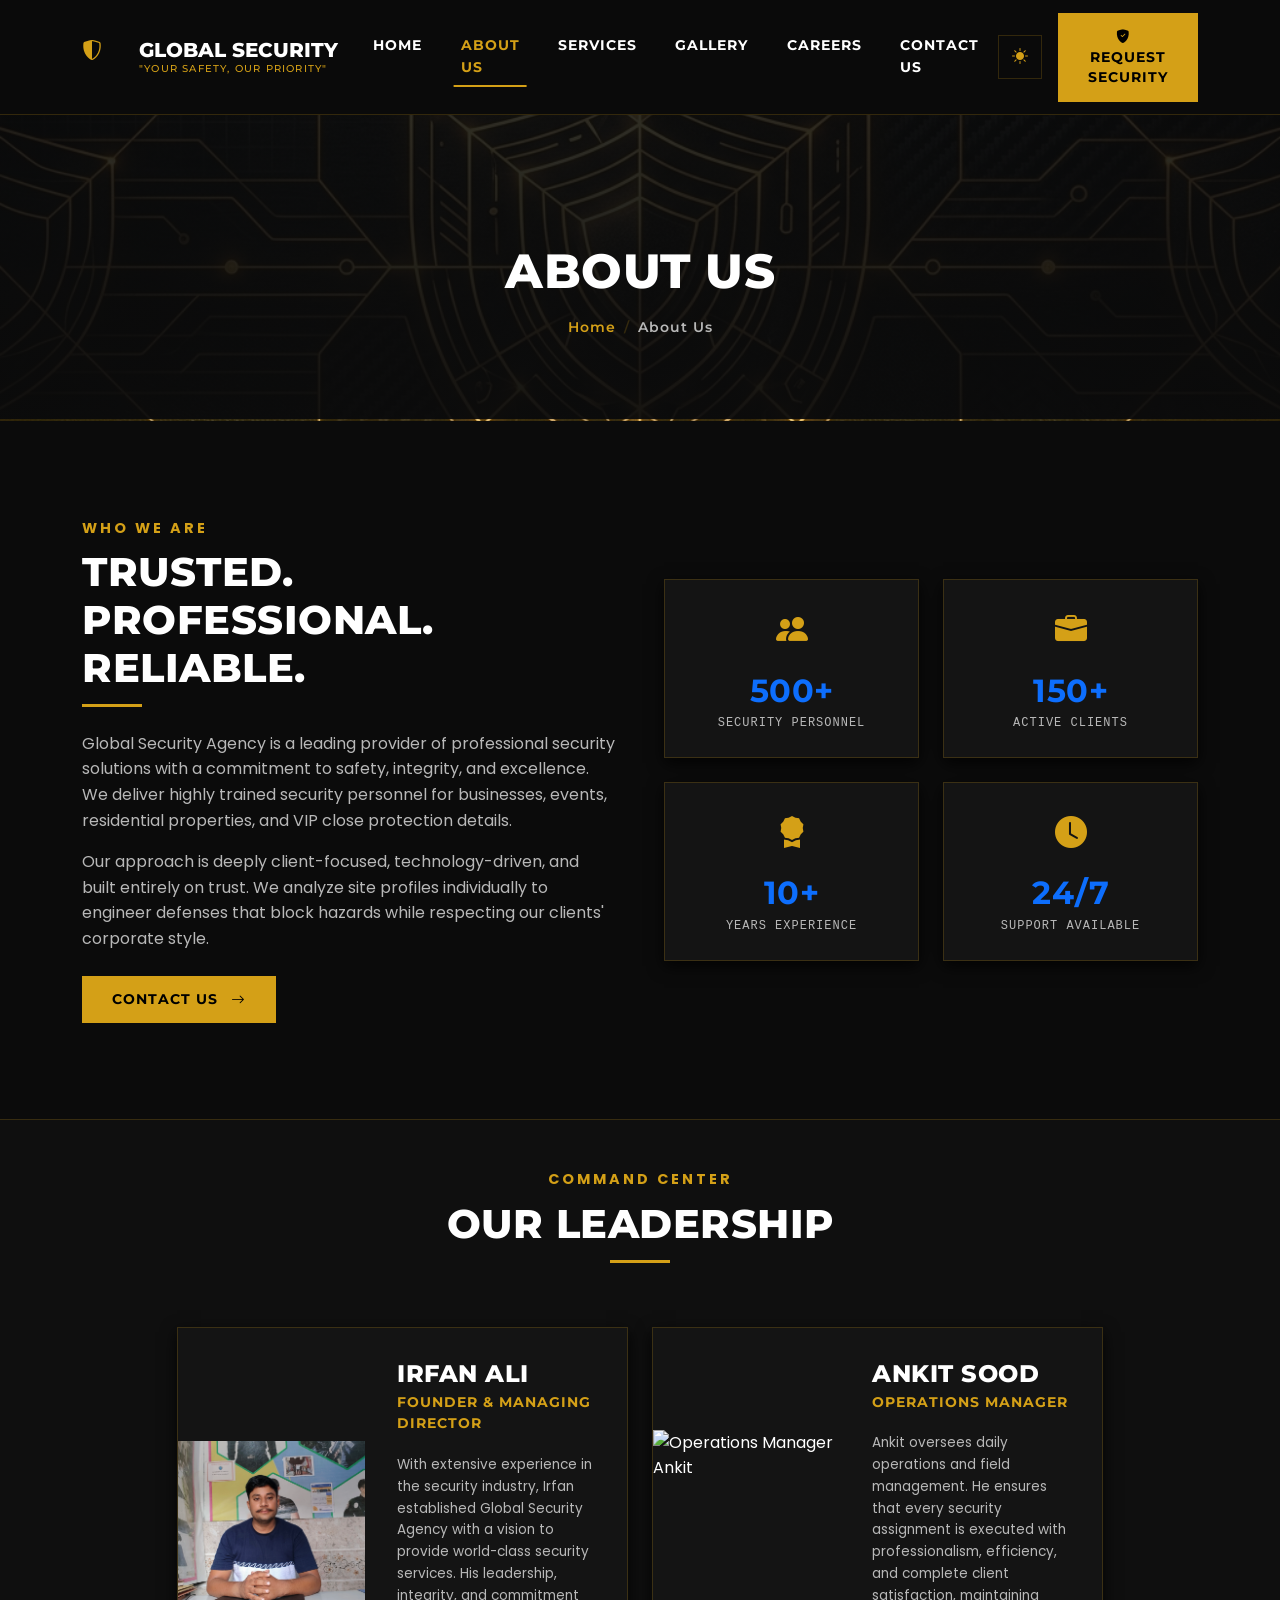
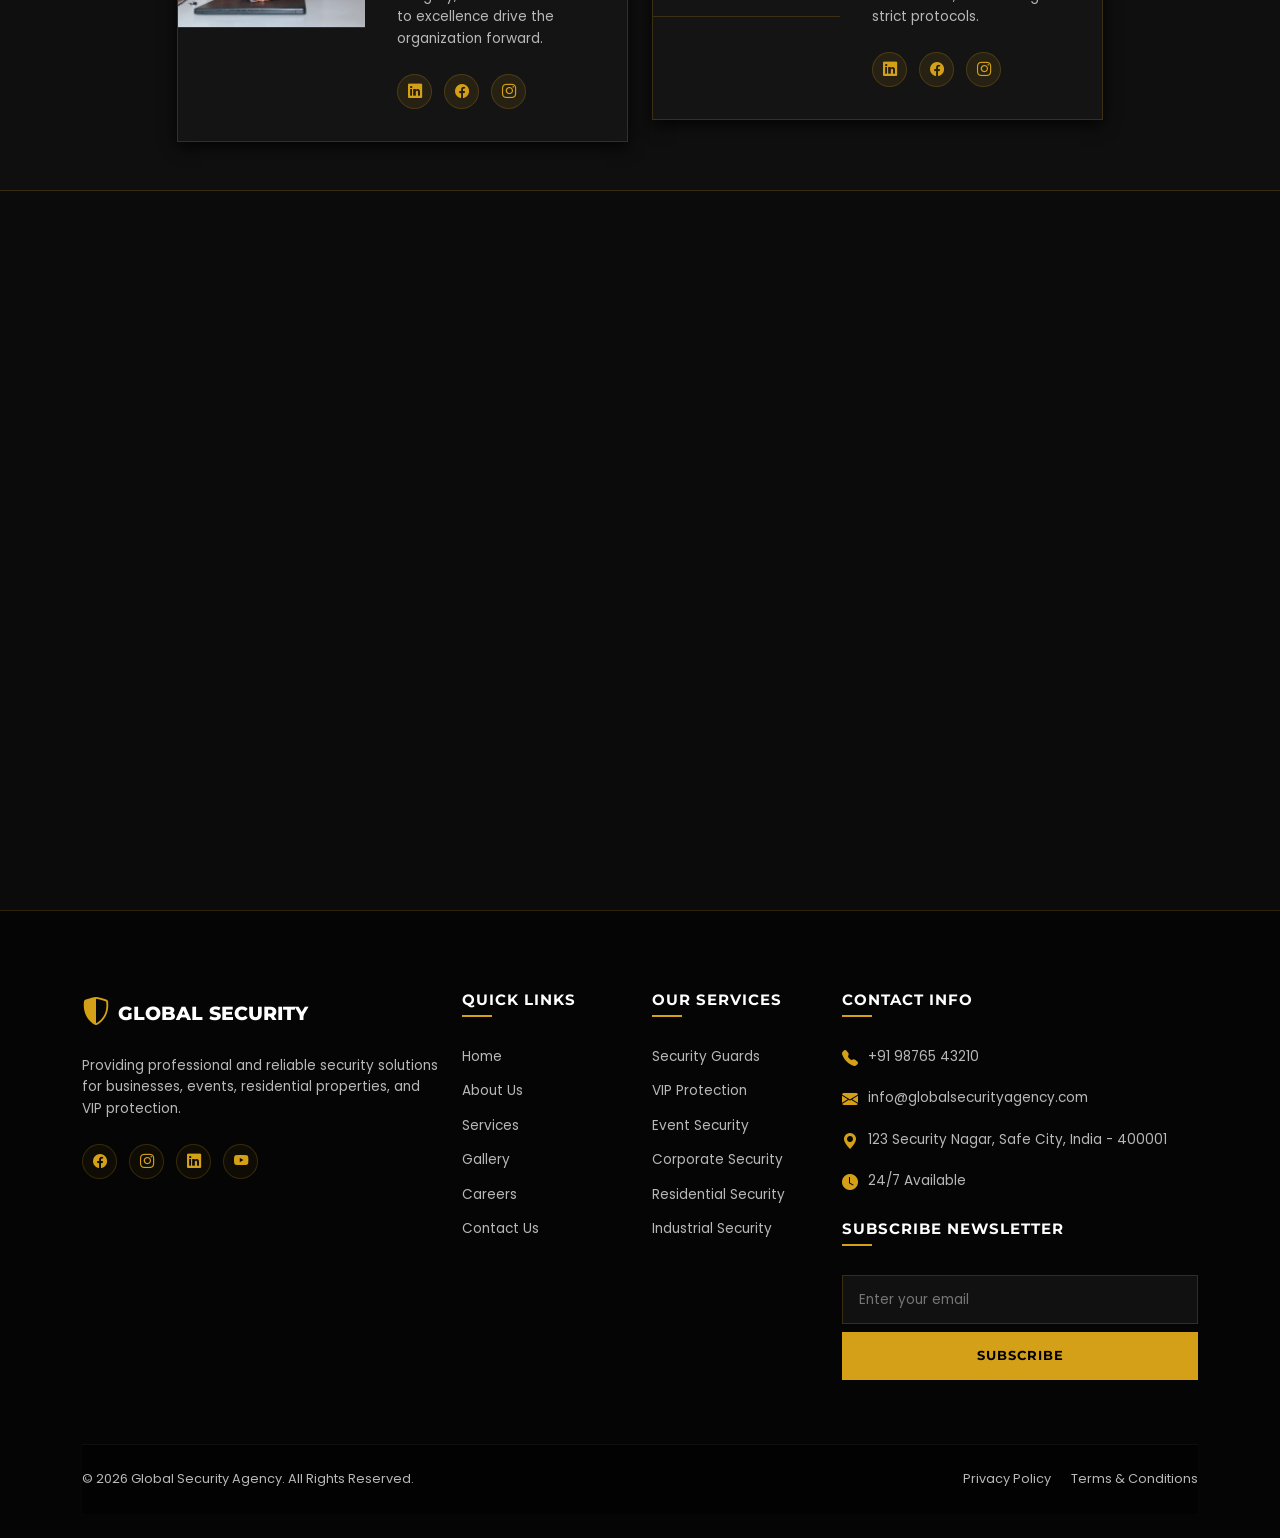
==== commit 5efb9574: "images uploaded" ====
--- a/about.html
+++ b/about.html
@@ -153,12 +153,12 @@
             <div class="row g-0 align-items-center">
               <div class="col-sm-5">
                 <div class="leader-img-wrapper">
-                  <img src="images/leadership-irfan.png" alt="Founder & MD Irfan" class="leader-img">
+                  <img src="images/irfan.jpeg" alt="Founder & MD Irfan" class="leader-img">
                 </div>
               </div>
               <div class="col-sm-7">
                 <div class="leader-content">
-                  <h3 class="leader-name">IRFAN</h3>
+                  <h3 class="leader-name">IRFAN ALI</h3>
                   <div class="leader-role">Founder & Managing Director</div>
                   <p class="leader-desc">
                     With extensive experience in the security industry, Irfan established Global Security Agency with a vision to provide world-class security services. His leadership, integrity, and commitment to excellence drive the organization forward.
@@ -179,12 +179,12 @@
             <div class="row g-0 align-items-center">
               <div class="col-sm-5">
                 <div class="leader-img-wrapper">
-                  <img src="images/leadership-ankit.png" alt="Operations Manager Ankit" class="leader-img">
+                  <img src="images/ankit.jpeg" alt="Operations Manager Ankit" class="leader-img">
                 </div>
               </div>
               <div class="col-sm-7">
                 <div class="leader-content">
-                  <h3 class="leader-name">ANKIT</h3>
+                  <h3 class="leader-name">ANKIT SOOD</h3>
                   <div class="leader-role">Operations Manager</div>
                   <p class="leader-desc">
                     Ankit oversees daily operations and field management. He ensures that every security assignment is executed with professionalism, efficiency, and complete client satisfaction, maintaining strict protocols.
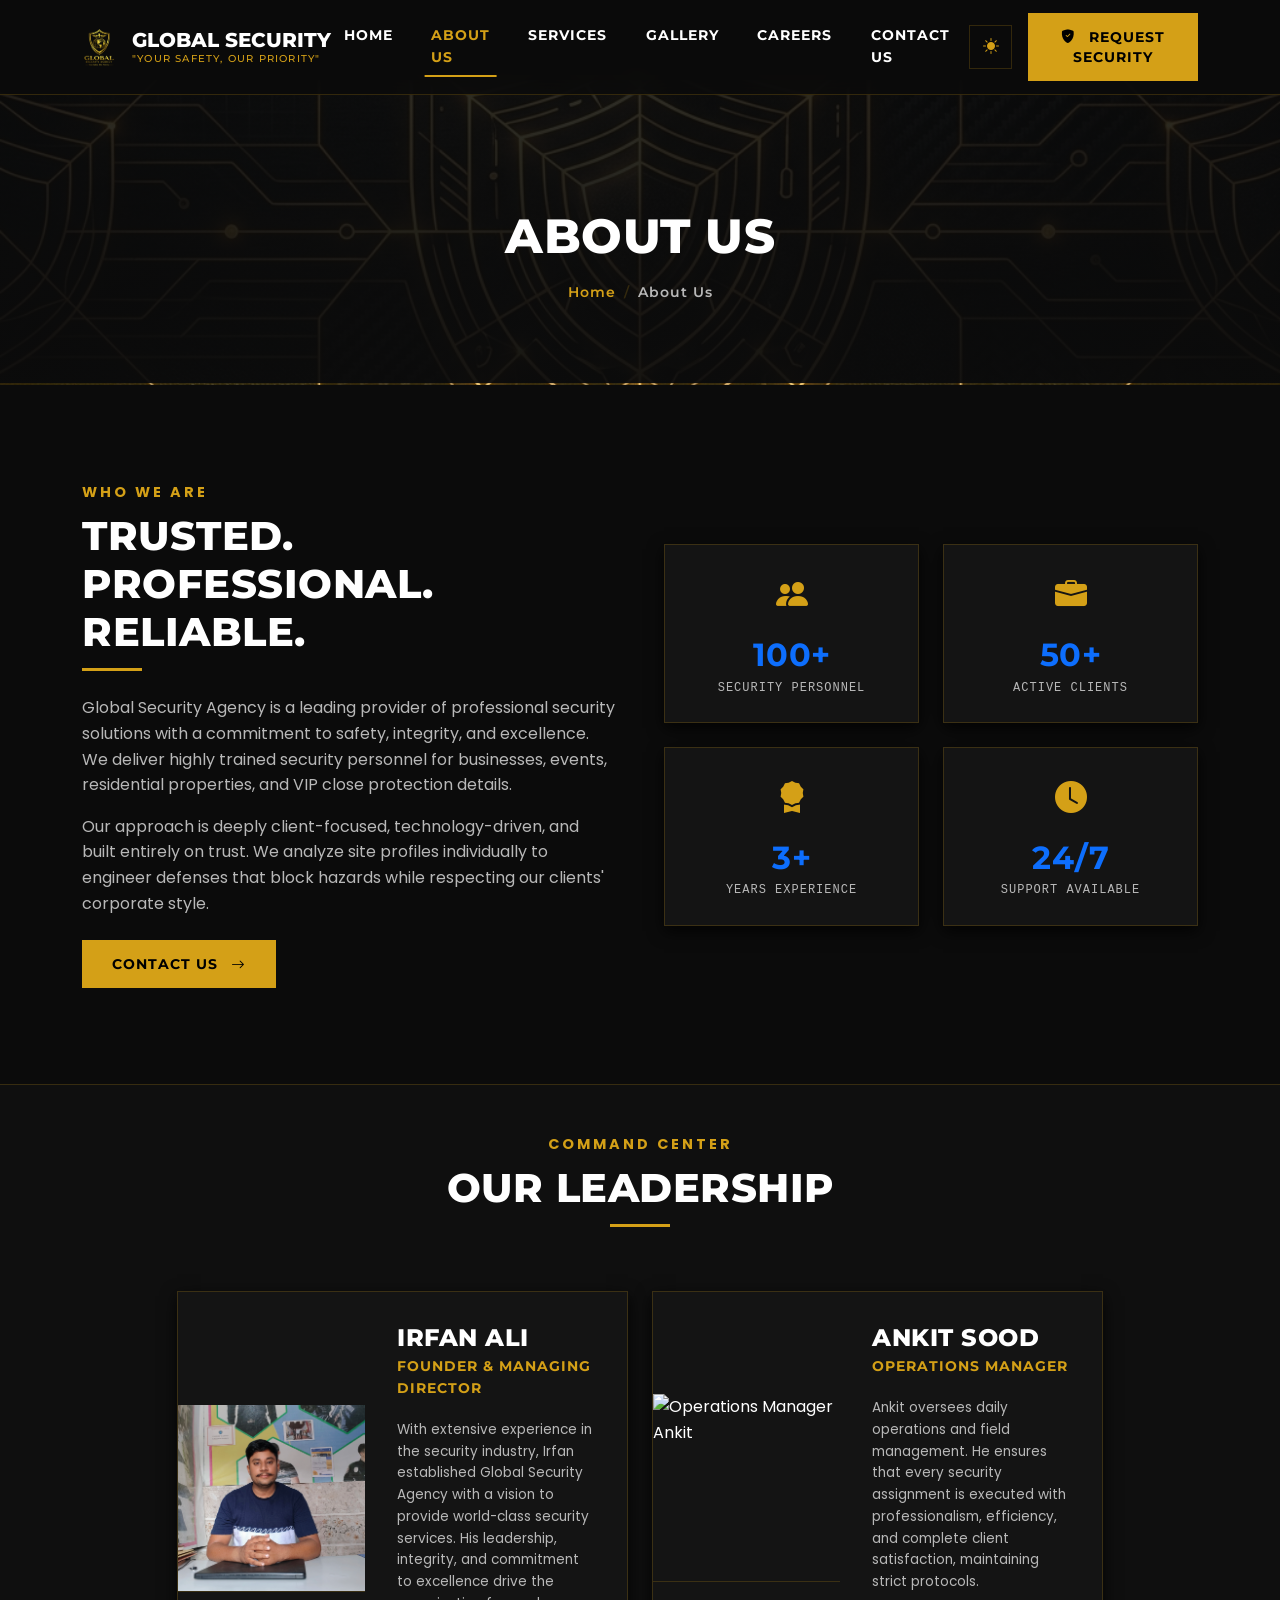
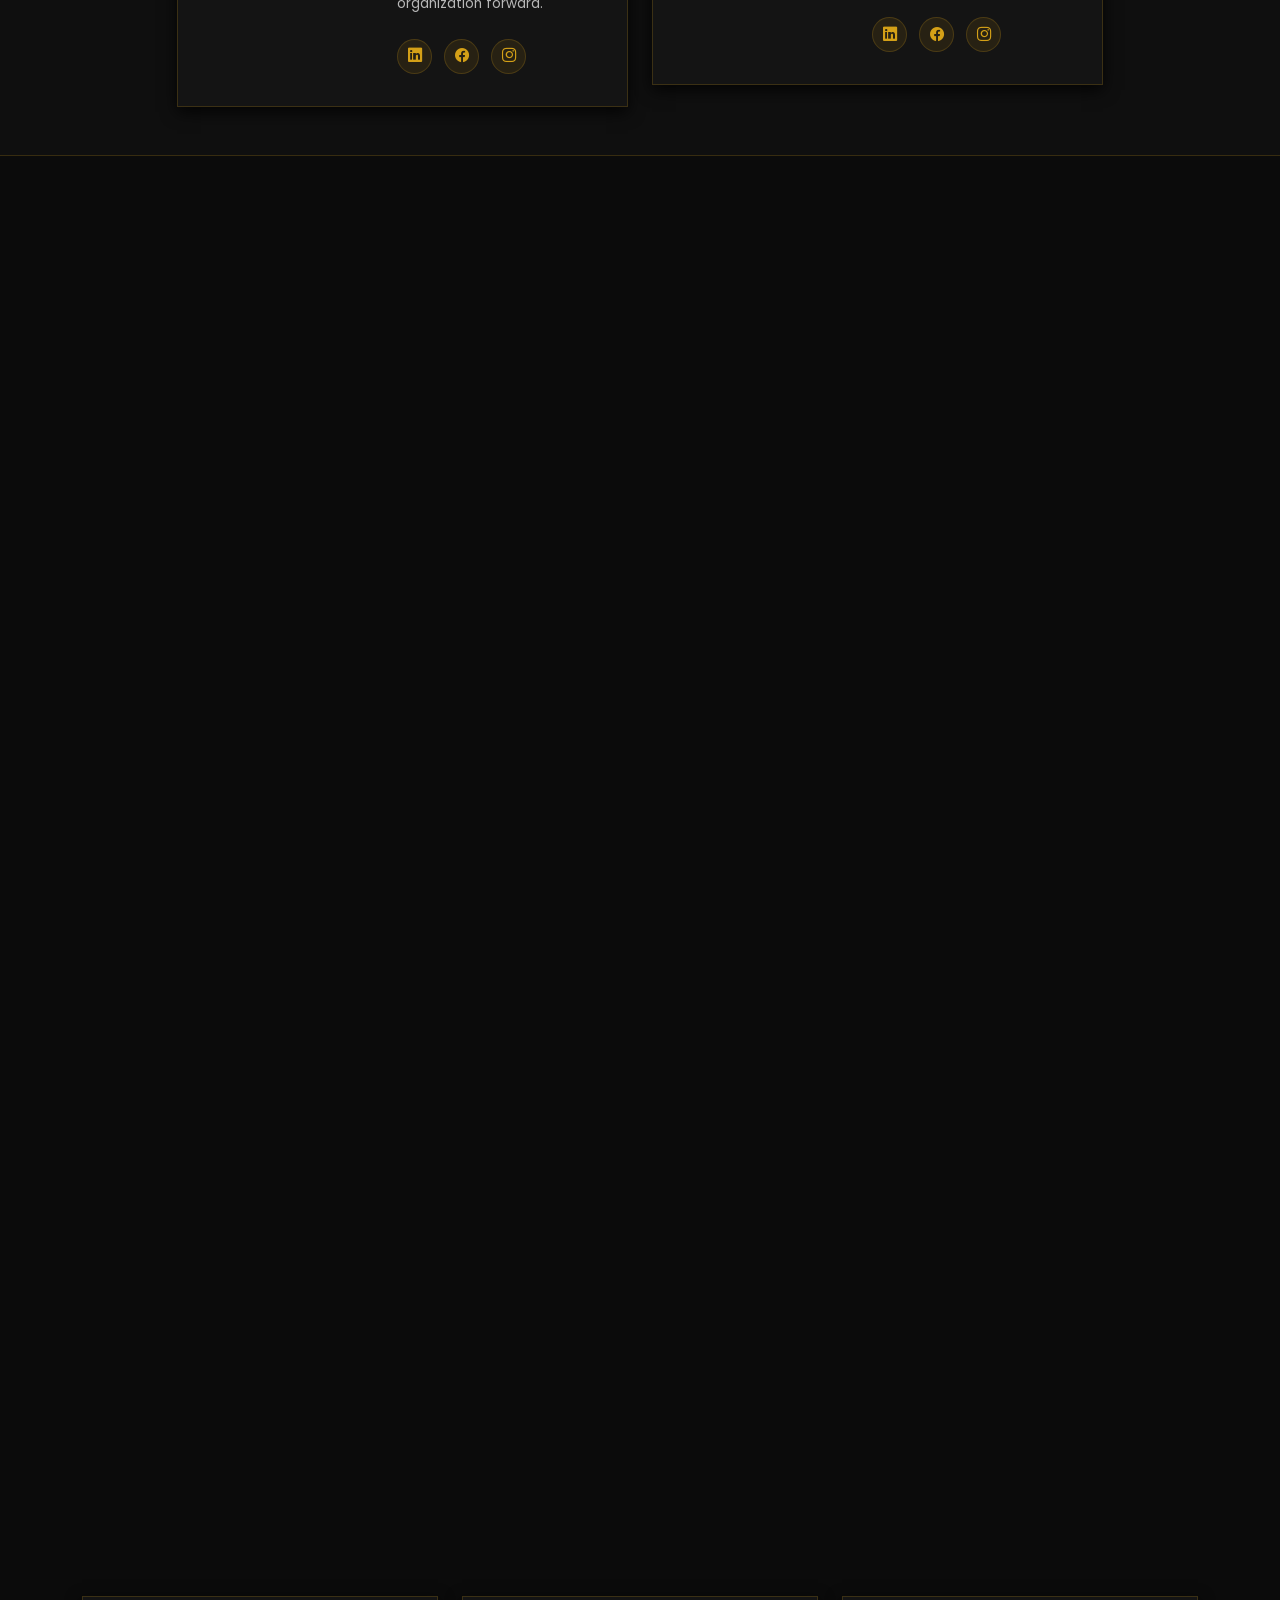
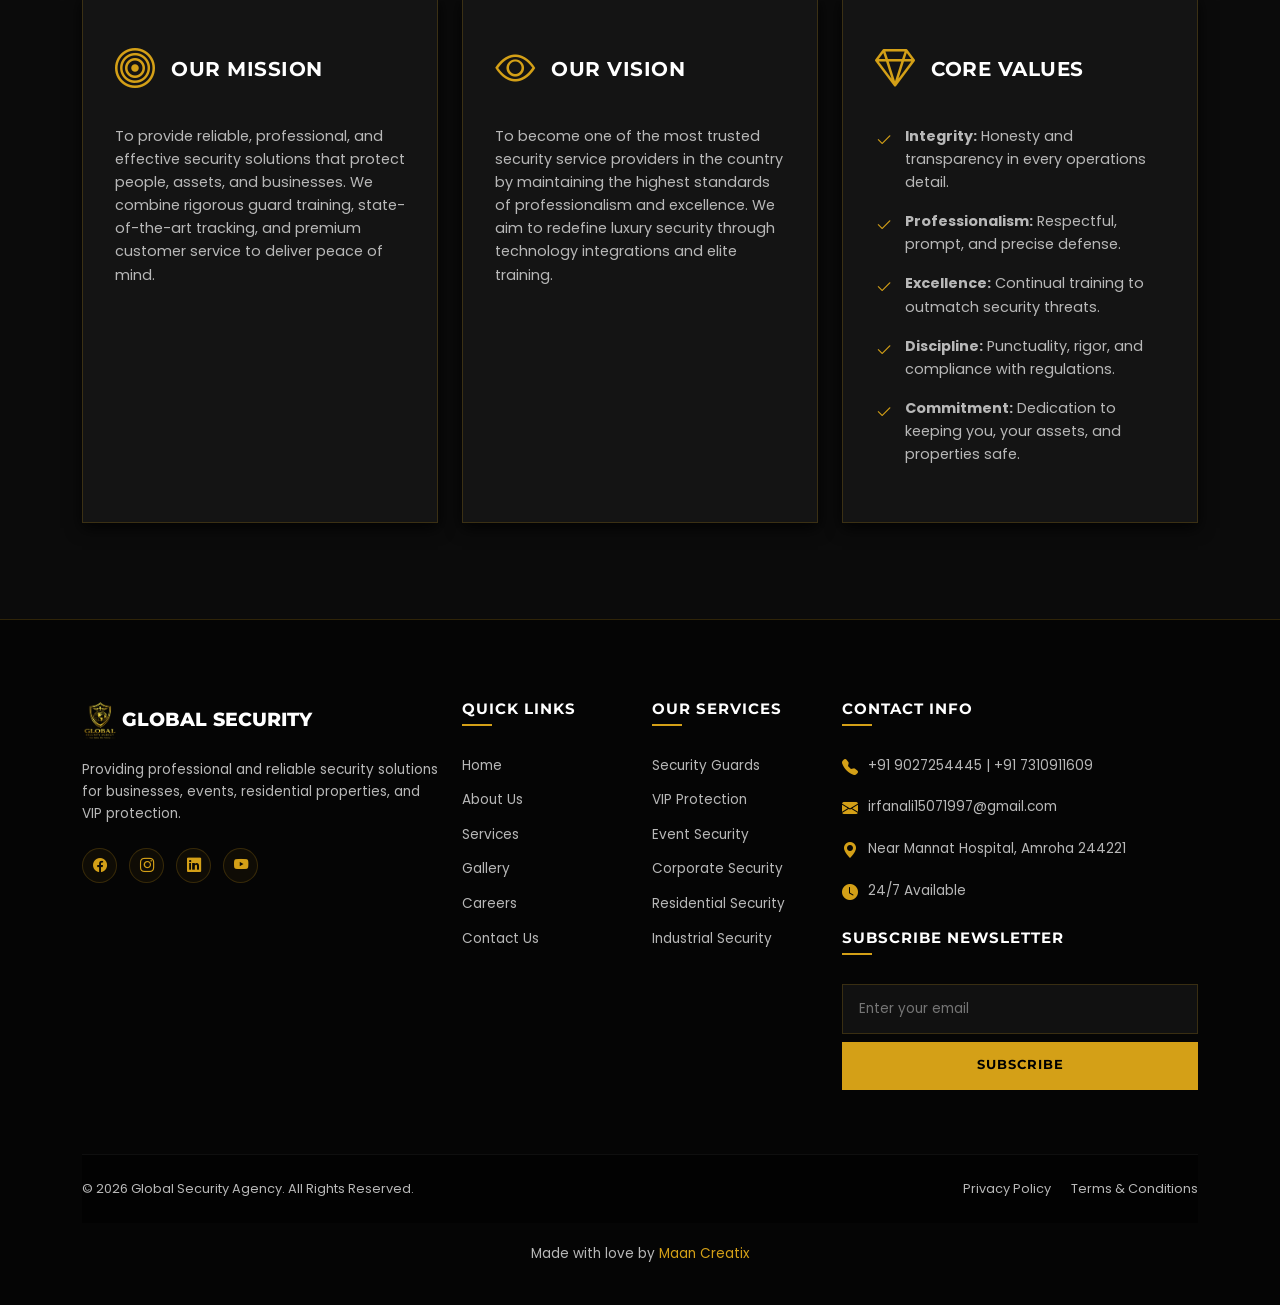
==== commit 4b38a630: "final changes" ====
--- a/about.html
+++ b/about.html
@@ -18,54 +18,70 @@
   <!-- Custom CSS stylesheets -->
   <link rel="stylesheet" href="css/style.css">
   <link rel="stylesheet" href="css/responsive.css">
+
+  <link rel="icon" type="image/x-icon" href="images/favicon.png">
 </head>
 <body>
 
   <!-- --- Sticky Navbar --- -->
   <nav class="navbar navbar-expand-lg sticky-top">
-    <div class="container">
-      <a class="navbar-brand" href="index.html">
-        <i class="bi bi-shield-shaded navbar-logo-img text-gold"></i>
-        <div class="navbar-brand-text">
-          Global Security
-          <span class="navbar-brand-tagline">"Your Safety, Our Priority"</span>
-        </div>
-      </a>
-      <button class="navbar-toggler" type="button" data-bs-toggle="collapse" data-bs-target="#mainNavbar" aria-controls="mainNavbar" aria-expanded="false" aria-label="Toggle navigation">
-        <span class="navbar-toggler-icon"></span>
-      </button>
-      <div class="collapse navbar-collapse" id="mainNavbar">
-        <ul class="navbar-nav mx-auto mb-2 mb-lg-0">
-          <li class="nav-item">
-            <a class="nav-link" href="index.html">Home</a>
-          </li>
-          <li class="nav-item">
-            <a class="nav-link" href="about.html">About Us</a>
-          </li>
-          <li class="nav-item">
-            <a class="nav-link" href="services.html">Services</a>
-          </li>
-          <li class="nav-item">
-            <a class="nav-link" href="gallery.html">Gallery</a>
-          </li>
-          <li class="nav-item">
-            <a class="nav-link" href="careers.html">Careers</a>
-          </li>
-          <li class="nav-item">
-            <a class="nav-link" href="contact.html">Contact Us</a>
-          </li>
-        </ul>
-        <div class="navbar-nav-btns d-flex align-items-center gap-3">
-          <button class="theme-toggle-btn" title="Toggle Light/Dark Theme">
-            <i class="bi bi-sun-fill"></i>
-          </button>
-          <button class="btn btn-gold" data-bs-toggle="modal" data-bs-target="#requestSecurityModal">
-            <i class="bi bi-shield-fill-check me-2"></i>Request Security
-          </button>
-        </div>
-      </div>
-    </div>
-  </nav>
+  <div class="container">
+    <a class="navbar-brand" href="index.html">
+      <img src="images/logo.png" alt="Global Security Logo" class="navbar-logo-img">
+
+      <div class="navbar-brand-text">
+        Global Security
+        <span class="navbar-brand-tagline">"Your Safety, Our Priority"</span>
+      </div>
+    </a>
+
+    <button class="navbar-toggler" type="button" data-bs-toggle="collapse"
+      data-bs-target="#mainNavbar" aria-controls="mainNavbar"
+      aria-expanded="false" aria-label="Toggle navigation">
+      <span class="navbar-toggler-icon"></span>
+    </button>
+
+    <div class="collapse navbar-collapse" id="mainNavbar">
+      <ul class="navbar-nav mx-auto mb-2 mb-lg-0">
+        <li class="nav-item">
+          <a class="nav-link" href="index.html">Home</a>
+        </li>
+
+        <li class="nav-item">
+          <a class="nav-link" href="about.html">About Us</a>
+        </li>
+
+        <li class="nav-item">
+          <a class="nav-link" href="services.html">Services</a>
+        </li>
+
+        <li class="nav-item">
+          <a class="nav-link" href="gallery.html">Gallery</a>
+        </li>
+
+        <li class="nav-item">
+          <a class="nav-link" href="careers.html">Careers</a>
+        </li>
+
+        <li class="nav-item">
+          <a class="nav-link" href="contact.html">Contact Us</a>
+        </li>
+      </ul>
+
+      <div class="navbar-nav-btns d-flex flex-column flex-lg-row align-items-stretch align-items-lg-center gap-3">
+        <button class="theme-toggle-btn" title="Toggle Light/Dark Theme">
+          <i class="bi bi-sun-fill"></i>
+        </button>
+
+        <button class="btn btn-gold" data-bs-toggle="modal"
+          data-bs-target="#requestSecurityModal">
+          <i class="bi bi-shield-fill-check me-2"></i>
+          Request Security
+        </button>
+      </div>
+    </div>
+  </div>
+</nav>
 
   <!-- --- Inner Banner Section --- -->
   <section class="hero-banner-inner" style="background-image: url('images/cta-banner.png');">
@@ -105,7 +121,7 @@
             <div class="col-sm-6">
               <div class="gsa-card text-center py-4">
                 <i class="bi bi-people-fill text-gold fs-2 mb-3 d-block"></i>
-                <h3 class="fs-2 fw-bold text-primary mb-1">500+</h3>
+                <h3 class="fs-2 fw-bold text-primary mb-1">100+</h3>
                 <p class="text-secondary-custom mb-0 font-monospace text-uppercase" style="font-size: 0.75rem; letter-spacing: 1px;">Security Personnel</p>
               </div>
             </div>
@@ -113,7 +129,7 @@
             <div class="col-sm-6">
               <div class="gsa-card text-center py-4">
                 <i class="bi bi-briefcase-fill text-gold fs-2 mb-3 d-block"></i>
-                <h3 class="fs-2 fw-bold text-primary mb-1">150+</h3>
+                <h3 class="fs-2 fw-bold text-primary mb-1">50+</h3>
                 <p class="text-secondary-custom mb-0 font-monospace text-uppercase" style="font-size: 0.75rem; letter-spacing: 1px;">Active Clients</p>
               </div>
             </div>
@@ -121,7 +137,7 @@
             <div class="col-sm-6">
               <div class="gsa-card text-center py-4">
                 <i class="bi bi-award-fill text-gold fs-2 mb-3 d-block"></i>
-                <h3 class="fs-2 fw-bold text-primary mb-1">10+</h3>
+                <h3 class="fs-2 fw-bold text-primary mb-1">3+</h3>
                 <p class="text-secondary-custom mb-0 font-monospace text-uppercase" style="font-size: 0.75rem; letter-spacing: 1px;">Years Experience</p>
               </div>
             </div>
@@ -203,6 +219,164 @@
     </div>
   </section>
 
+  <!-- --- Credentials & Certifications Section --- -->
+  <section class="py-5 credentials-section" style="background-color: var(--bg-primary); border-top: 1px solid var(--border-color); border-bottom: 1px solid var(--border-color);" data-aos="fade-up">
+    <div class="container">
+      
+      <!-- Section Header -->
+      <div class="section-title-wrapper text-center">
+        <p class="section-subtitle">— Our Credentials —</p>
+        <h2 class="section-title text-center">Licensed & Certified <span class="text-gold">Security Agency</span></h2>
+        <div class="text-center mt-2 mb-3">
+          <i class="bi bi-shield-fill-check text-gold fs-3"></i>
+        </div>
+        <p class="text-secondary-custom mx-auto" style="max-width: 600px; font-size: 0.95rem;">
+          We are a Government Authorized Private Security Agency compliant with the PSARA Act, 2005.
+        </p>
+      </div>
+
+      <!-- Main Layout Grid -->
+      <div class="row g-5 align-items-center">
+        
+        <!-- Left Column: Certificate Preview (col-lg-7) -->
+        <div class="col-lg-7" data-aos="fade-right">
+          <div class="certificate-preview-card glass-card text-center p-3" style="border: 1px solid var(--border-color); cursor: pointer; transition: all 0.4s ease;" onclick="openCertificateLightbox()">
+            <div class="certificate-img-container position-relative overflow-hidden mb-3" style="border: 2px solid var(--accent-gold); border-radius: 8px;">
+              <img src="images/certificate.jpg" alt="License Certificate" class="img-fluid rounded shadow-lg certificate-thumb" style="transition: transform 0.4s ease, filter 0.4s ease;" loading="lazy">
+              <div class="certificate-overlay position-absolute top-0 start-0 w-100 h-100 d-flex flex-column align-items-center justify-content-center" style="background-color: rgba(11, 11, 11, 0.4); opacity: 0; transition: opacity 0.4s ease;">
+                <i class="bi bi-zoom-in text-gold display-5 mb-2"></i>
+              </div>
+            </div>
+            <div class="d-flex align-items-center justify-content-center text-gold">
+              <i class="bi bi-search me-2"></i>
+              <span style="font-family: 'Montserrat', sans-serif; font-weight: 700; font-size: 0.85rem; text-transform: uppercase; letter-spacing: 1px;">Click to view full certificate</span>
+            </div>
+          </div>
+        </div>
+
+        <!-- Right Column: Premium Info Card (col-lg-5) -->
+        <div class="col-lg-5" data-aos="fade-left">
+          <div class="gsa-card py-4 px-4 glass-card" style="border: 1px solid var(--border-color); height: auto;">
+            <h3 class="why-title text-gold mb-4" style="font-size: 1.1rem; letter-spacing: 1.5px; border-bottom: 1px solid var(--border-color); padding-bottom: 10px;">
+              GOVERNMENT LICENSED. TRUSTED. RELIABLE.
+            </h3>
+            
+            <!-- Credential items -->
+            <div class="credential-list mb-4">
+              <!-- Item 1 -->
+              <div class="d-flex align-items-start mb-3">
+                <i class="bi bi-shield-check text-gold fs-4 me-3 mt-1"></i>
+                <div>
+                  <h4 class="why-title mb-1" style="font-size: 0.95rem; font-weight: 700;">LICENSED</h4>
+                  <p class="why-text" style="font-size: 0.85rem;">Licensed under the Private Security Agencies Regulation Act, 2005 (PSARA)</p>
+                </div>
+              </div>
+              
+              <!-- Item 2 -->
+              <div class="d-flex align-items-start mb-3">
+                <i class="bi bi-award text-gold fs-4 me-3 mt-1"></i>
+                <div>
+                  <h4 class="why-title mb-1" style="font-size: 0.95rem; font-weight: 700;">GOVERNMENT APPROVED</h4>
+                  <p class="why-text" style="font-size: 0.85rem;">Authorized by Government of Uttar Pradesh</p>
+                </div>
+              </div>
+              
+              <!-- Item 3 -->
+              <div class="d-flex align-items-start mb-3">
+                <i class="bi bi-check-circle text-gold fs-4 me-3 mt-1"></i>
+                <div>
+                  <h4 class="why-title mb-1" style="font-size: 0.95rem; font-weight: 700;">VERIFIED & COMPLIANT</h4>
+                  <p class="why-text" style="font-size: 0.85rem;">All operations comply with government regulations and industry standards</p>
+                </div>
+              </div>
+              
+              <!-- Item 4 -->
+              <div class="d-flex align-items-start mb-0">
+                <i class="bi bi-person-badge text-gold fs-4 me-3 mt-1"></i>
+                <div>
+                  <h4 class="why-title mb-1" style="font-size: 0.95rem; font-weight: 700;">PROFESSIONAL & TRAINED</h4>
+                  <p class="why-text" style="font-size: 0.85rem;">Security personnel are background verified and professionally trained</p>
+                </div>
+              </div>
+            </div>
+
+            <!-- License Highlight Box -->
+            <div class="license-highlight-box p-3 mb-4 d-flex align-items-center" style="background-color: rgba(212, 160, 23, 0.05); border: 1px solid var(--border-color); border-radius: 4px;">
+              <i class="bi bi-file-earmark-text text-gold fs-1 me-3"></i>
+              <div style="font-family: 'Montserrat', sans-serif; font-size: 0.85rem; font-weight: 700; letter-spacing: 0.5px;">
+                <div class="mb-1 text-uppercase text-secondary-custom">License Number: <span class="text-gold">PSA/L/9/UP/2025/MAR/2/2667</span></div>
+                <div class="mb-1 text-uppercase text-secondary-custom">Date of Issue: <span class="text-white">17/03/2025</span></div>
+                <!-- <div class="text-uppercase text-secondary-custom">Valid Upto: <span class="text-white">11/10/2027</span></div> -->
+              </div>
+            </div>
+
+            <!-- CTA Button -->
+            <button class="btn btn-gold w-100 py-3 d-flex align-items-center justify-content-center" onclick="openCertificateLightbox()">
+              <i class="bi bi-file-earmark-image me-2 fs-5"></i> View Full Certificate
+            </button>
+          </div>
+        </div>
+
+      </div>
+
+      <!-- Trust Bar -->
+      <div class="trust-bar mt-5 pt-4 border-top" style="border-color: var(--border-color) !important;">
+        <div class="row g-4 justify-content-center">
+          <!-- Indicator 1 -->
+          <div class="col-md-6 col-lg-3 text-center border-end-lg border-sm-none" style="border-color: var(--border-color) !important;">
+            <div class="d-inline-flex align-items-center text-start gap-3">
+              <i class="bi bi-shield-check text-gold fs-2"></i>
+              <div>
+                <h5 class="why-title mb-0 text-white" style="font-size: 0.85rem;">Government Licensed</h5>
+                <span class="why-text d-block" style="font-size: 0.75rem;">PSARA Certified Agency</span>
+              </div>
+            </div>
+          </div>
+          <!-- Indicator 2 -->
+          <div class="col-md-6 col-lg-3 text-center border-end-lg border-sm-none" style="border-color: var(--border-color) !important;">
+            <div class="d-inline-flex align-items-center text-start gap-3">
+              <i class="bi bi-star text-gold fs-2"></i>
+              <div>
+                <h5 class="why-title mb-0 text-white" style="font-size: 0.85rem;">Trusted & Reliable</h5>
+                <span class="why-text d-block" style="font-size: 0.75rem;">Delivering trusted security</span>
+              </div>
+            </div>
+          </div>
+          <!-- Indicator 3 -->
+          <div class="col-md-6 col-lg-3 text-center border-end-lg border-sm-none" style="border-color: var(--border-color) !important;">
+            <div class="d-inline-flex align-items-center text-start gap-3">
+              <i class="bi bi-people text-gold fs-2"></i>
+              <div>
+                <h5 class="why-title mb-0 text-white" style="font-size: 0.85rem;">Professional Team</h5>
+                <span class="why-text d-block" style="font-size: 0.75rem;">Experienced guards</span>
+              </div>
+            </div>
+          </div>
+          <!-- Indicator 4 -->
+          <div class="col-md-6 col-lg-3 text-center">
+            <div class="d-inline-flex align-items-center text-start gap-3">
+              <i class="bi bi-telephone text-gold fs-2"></i>
+              <div>
+                <h5 class="why-title mb-0 text-white" style="font-size: 0.85rem;">24/7 Support</h5>
+                <span class="why-text d-block" style="font-size: 0.75rem;">Round the clock watch</span>
+              </div>
+            </div>
+          </div>
+        </div>
+      </div>
+
+    </div>
+  </section>
+
+  <!-- --- Custom Certificate Lightbox --- -->
+  <div class="gsa-lightbox" id="certificateLightbox">
+    <div class="gsa-lightbox-content">
+      <button class="gsa-lightbox-close" onclick="closeCertificateLightbox()"><i class="bi bi-x-lg"></i></button>
+      <img src="images/certificate.jpg" alt="License Certificate Full" class="gsa-lightbox-img">
+      <div class="gsa-lightbox-caption">License Certificate - Licence No. 1445</div>
+    </div>
+  </div>
+
   <!-- --- Mission, Vision, Values Section --- -->
   <section class="py-5 my-5">
     <div class="container">
@@ -258,7 +432,8 @@
         <!-- Col 1 -->
         <div class="col-lg-4 col-md-6">
           <div class="d-flex align-items-center mb-3">
-            <i class="bi bi-shield-shaded text-gold fs-3 me-2"></i>
+            <img src="images/logo.png" alt="Global Security Logo" class="navbar-logo-img">
+
             <span class="footer-logo-text">GLOBAL SECURITY</span>
           </div>
           <p class="footer-desc">
@@ -300,15 +475,16 @@
           <h4 class="footer-title">Contact Info</h4>
           <div class="footer-contact-item">
             <i class="bi bi-telephone-fill footer-contact-icon"></i>
-            <span>+91 98765 43210</span>
+            <span>+91 9027254445</span> &nbsp;|&nbsp;
+            <span>+91 7310911609</span>
           </div>
           <div class="footer-contact-item">
             <i class="bi bi-envelope-fill footer-contact-icon"></i>
-            <span>info@globalsecurityagency.com</span>
+            <span>irfanali15071997@gmail.com</span>
           </div>
           <div class="footer-contact-item">
             <i class="bi bi-geo-alt-fill footer-contact-icon"></i>
-            <span>123 Security Nagar, Safe City, India - 400001</span>
+            <span>Near Mannat Hospital, Amroha 244221</span>
           </div>
           <div class="footer-contact-item">
             <i class="bi bi-clock-fill footer-contact-icon"></i>
@@ -337,6 +513,10 @@
           </div>
         </div>
       </div>
+
+      <p style="text-align: center; margin-top: 20px;">
+        Made with love by <a href="https://www.maancreatix.com/" class="text-gold" target="_blank">Maan Creatix</a>
+      </p>
     </div>
   </footer>
 
--- a/css/style.css
+++ b/css/style.css
@@ -55,6 +55,11 @@
   padding: 0;
 }
 
+html, body {
+  overflow-x: hidden;
+  width: 100%;
+}
+
 html {
   scroll-behavior: smooth;
 }
@@ -64,8 +69,14 @@
   background-color: var(--bg-primary);
   color: var(--text-primary);
   line-height: 1.6;
-  overflow-x: hidden;
+  max-width: 100%;
   transition: background-color 0.4s ease, color 0.4s ease;
+  padding-top: 80px; /* To prevent content being hidden behind fixed navbar */
+}
+
+img {
+  max-width: 100%;
+  height: auto;
 }
 
 h1, h2, h3, h4, h5, h6 {
@@ -195,24 +206,30 @@
 
 /* --- Sticky Navbar --- */
 .navbar {
+  position: fixed !important;
+  top: 0;
+  left: 0;
+  width: 100%;
+  z-index: 9999;
+
   background-color: var(--bg-navbar);
   backdrop-filter: blur(15px);
   -webkit-backdrop-filter: blur(15px);
   border-bottom: 1px solid var(--border-color);
   padding: 0.8rem 0;
   transition: all 0.4s ease;
-  z-index: 1000;
 }
 
 .navbar-brand {
   display: flex;
   align-items: center;
+  gap: 12px;
 }
 
 .navbar-logo-img {
-  width: 45px;
-  height: 45px;
-  margin-right: 12px;
+  font-size: 10px;
+  width: 40px;
+  height: 40px;
   color: var(--accent-gold);
 }
 
@@ -222,6 +239,7 @@
   text-transform: uppercase;
   font-size: 1.25rem;
   line-height: 1.1;
+  padding-right: 10px;
   color: var(--text-primary) !important;
 }
 
@@ -848,7 +866,7 @@
   box-shadow: 0 0 8px var(--glow-shadow);
 }
 
-/* --- Gallery Layout (Masonry-like Grid) --- */
+/* --- Gallery Layout (Responsive Bootstrap Natively Handled) --- */
 .gallery-filters {
   display: flex;
   justify-content: center;
@@ -877,19 +895,6 @@
   border-color: var(--accent-gold);
   color: #000000;
   box-shadow: 0 0 10px var(--glow-shadow);
-}
-
-.gallery-grid {
-  display: flex;
-  flex-wrap: wrap;
-  margin-right: -10px;
-  margin-left: -10px;
-}
-
-.gallery-item {
-  padding: 10px;
-  display: block;
-  transition: all 0.4s ease;
 }
 
 .gallery-card {
@@ -1575,3 +1580,49 @@
 .gsa-modal .modal-footer {
   border-top: 1px solid var(--border-color);
 }
+
+/* --- Credentials Section --- */
+.certificate-preview-card {
+  border: 1px solid var(--border-color);
+  cursor: pointer;
+  transition: all 0.4s ease;
+}
+
+.certificate-thumb {
+  transition: transform 0.4s ease, filter 0.4s ease;
+}
+
+.certificate-overlay {
+  background-color: rgba(11, 11, 11, 0.4);
+  opacity: 0;
+  transition: opacity 0.4s ease;
+}
+
+.certificate-preview-card:hover {
+  transform: translateY(-5px);
+  box-shadow: 0 10px 30px var(--glow-shadow);
+  border-color: var(--accent-gold) !important;
+}
+
+.certificate-preview-card:hover .certificate-thumb {
+  transform: scale(1.03);
+}
+
+.certificate-preview-card:hover .certificate-overlay {
+  opacity: 1 !important;
+}
+
+@media (min-width: 992px) {
+  .border-end-lg {
+    border-right: 1px solid var(--border-color) !important;
+  }
+}
+
+@media (max-width: 992px) {
+  .border-sm-none {
+    border-right: none !important;
+    border-bottom: 1px solid var(--border-color) !important;
+    padding-bottom: 15px;
+    margin-bottom: 15px;
+  }
+}
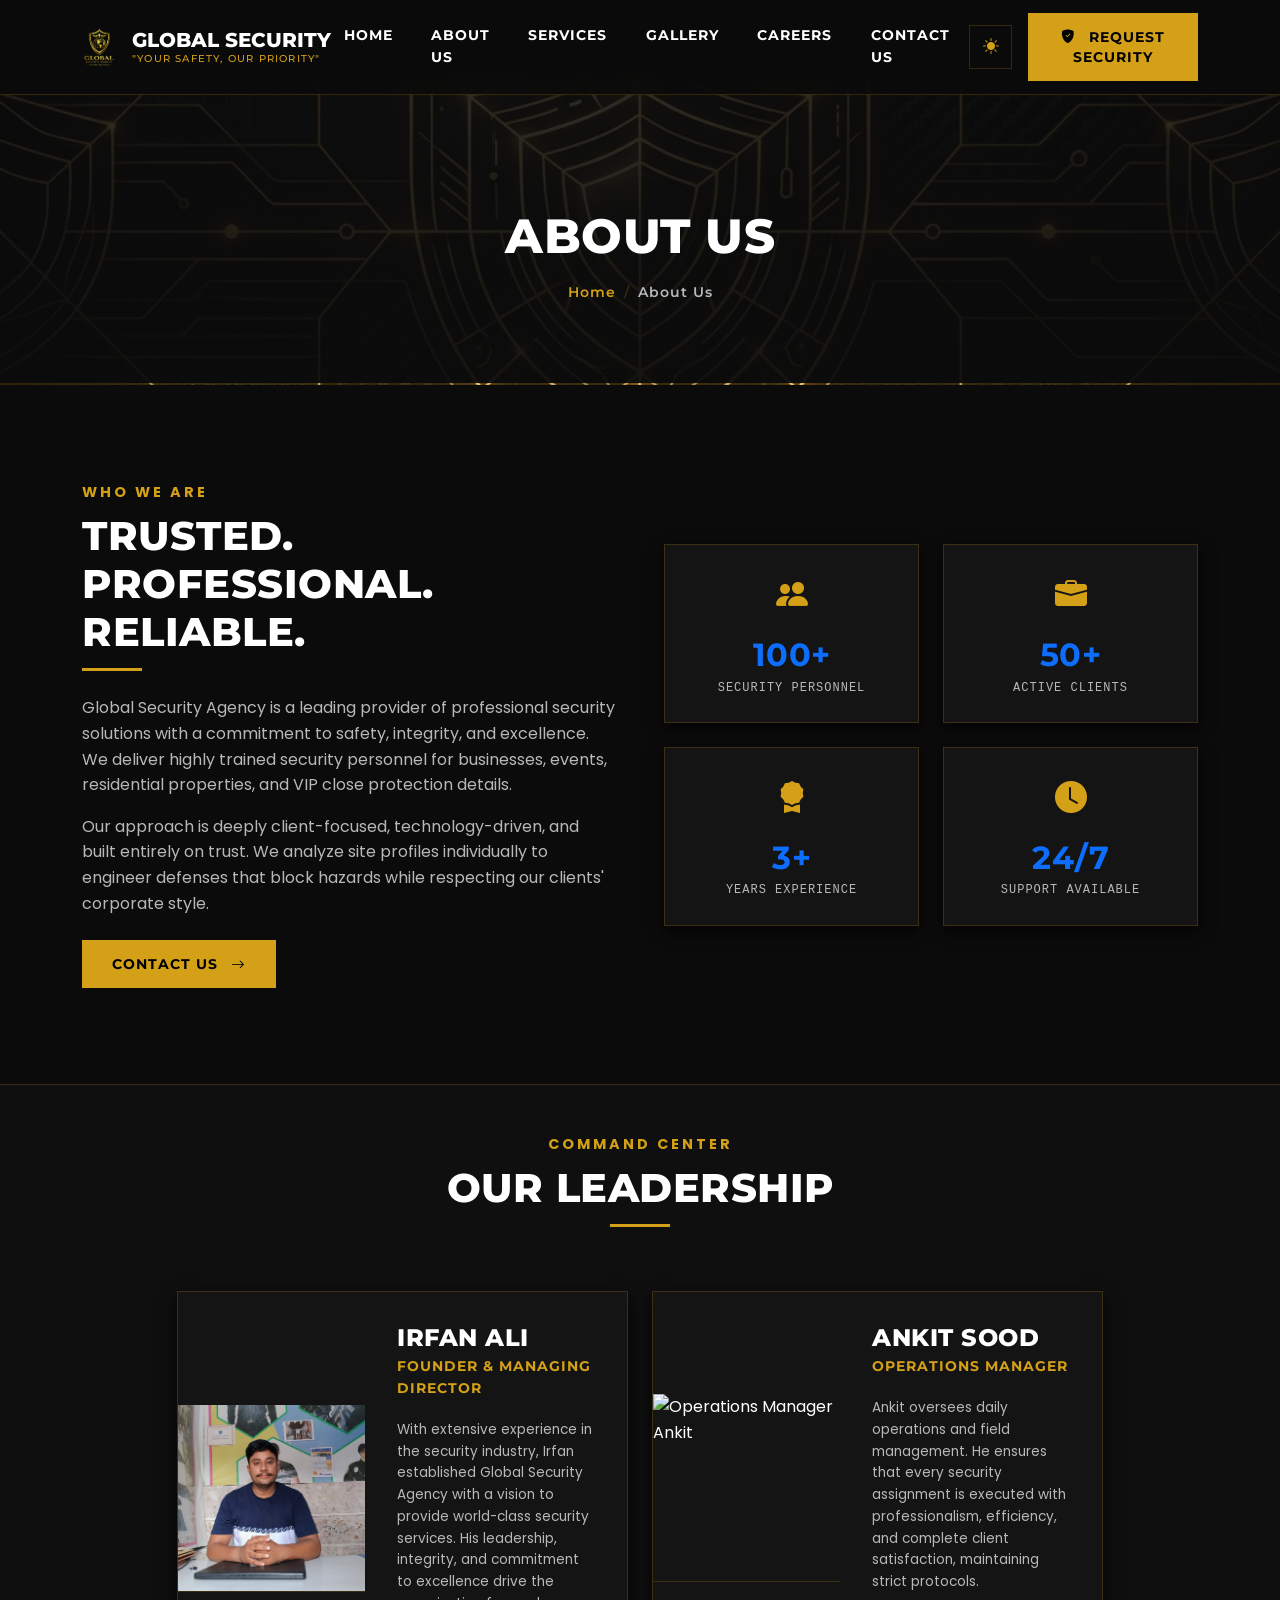
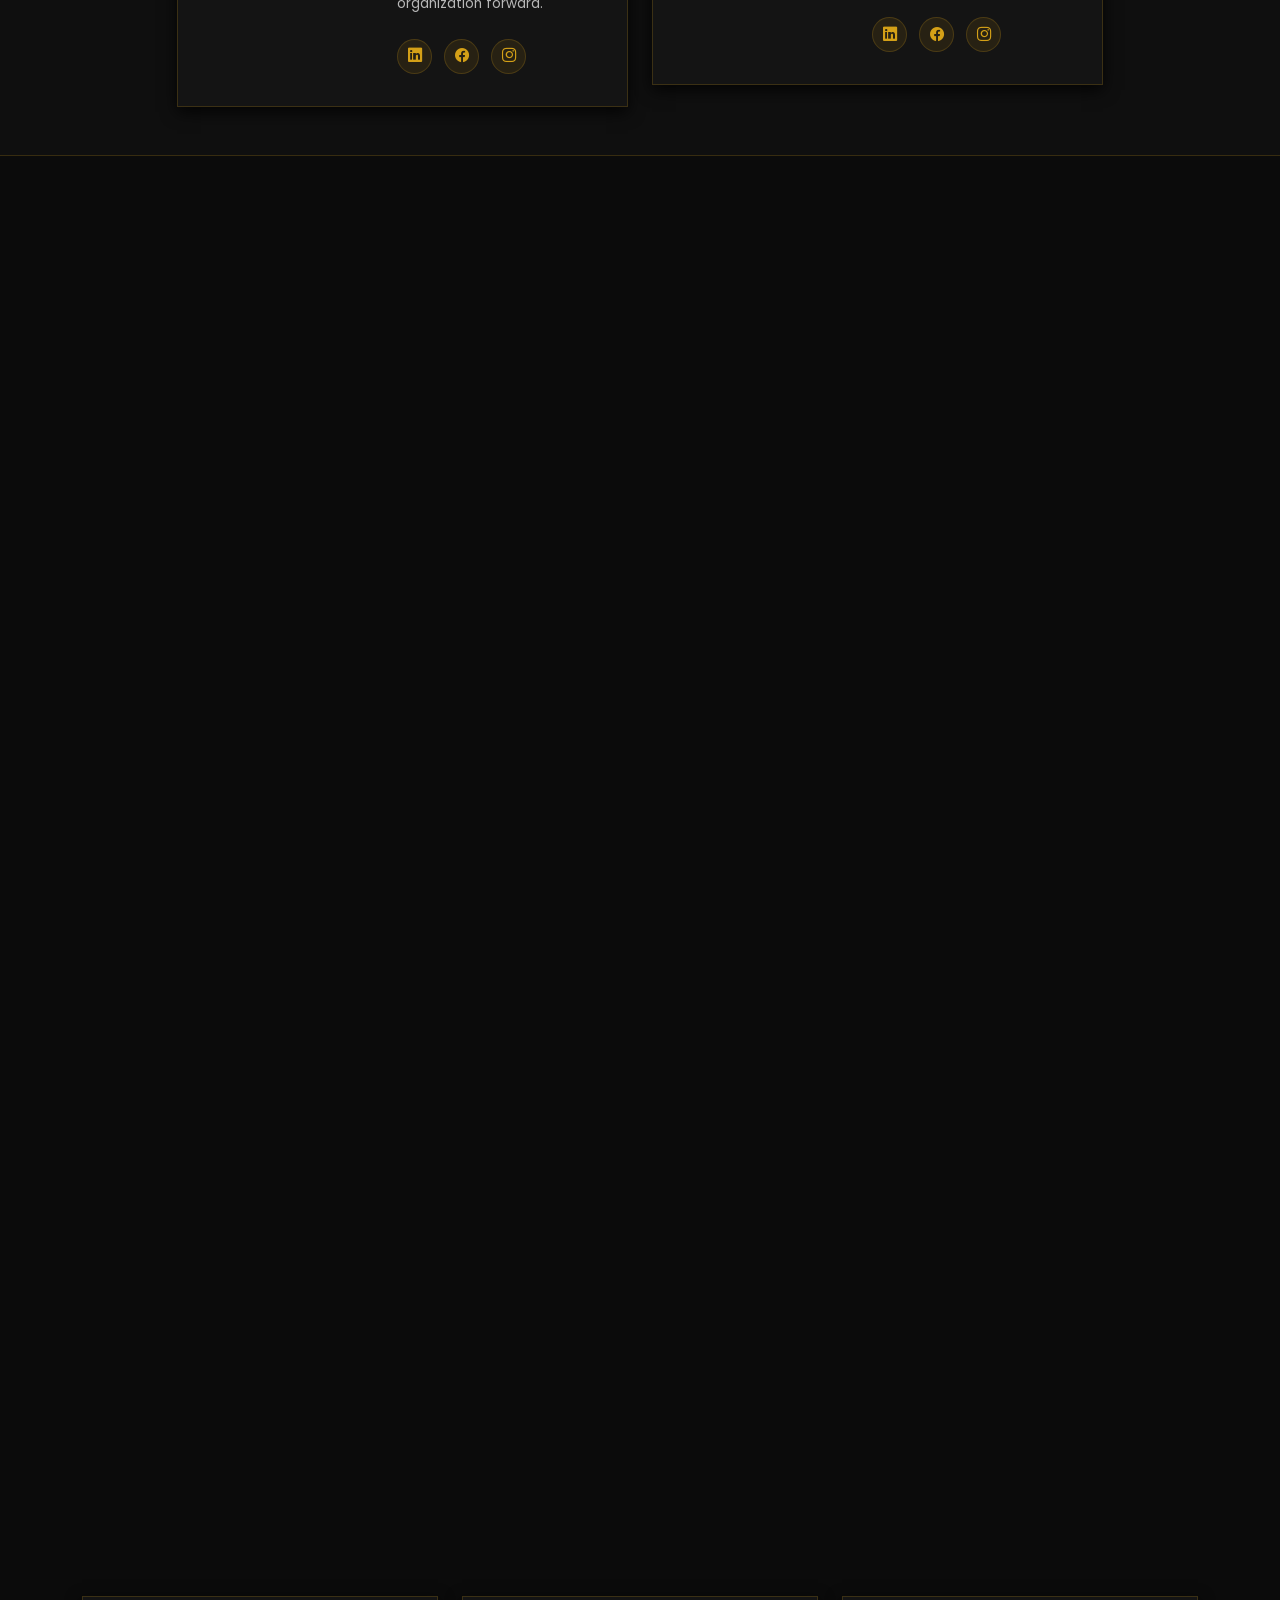
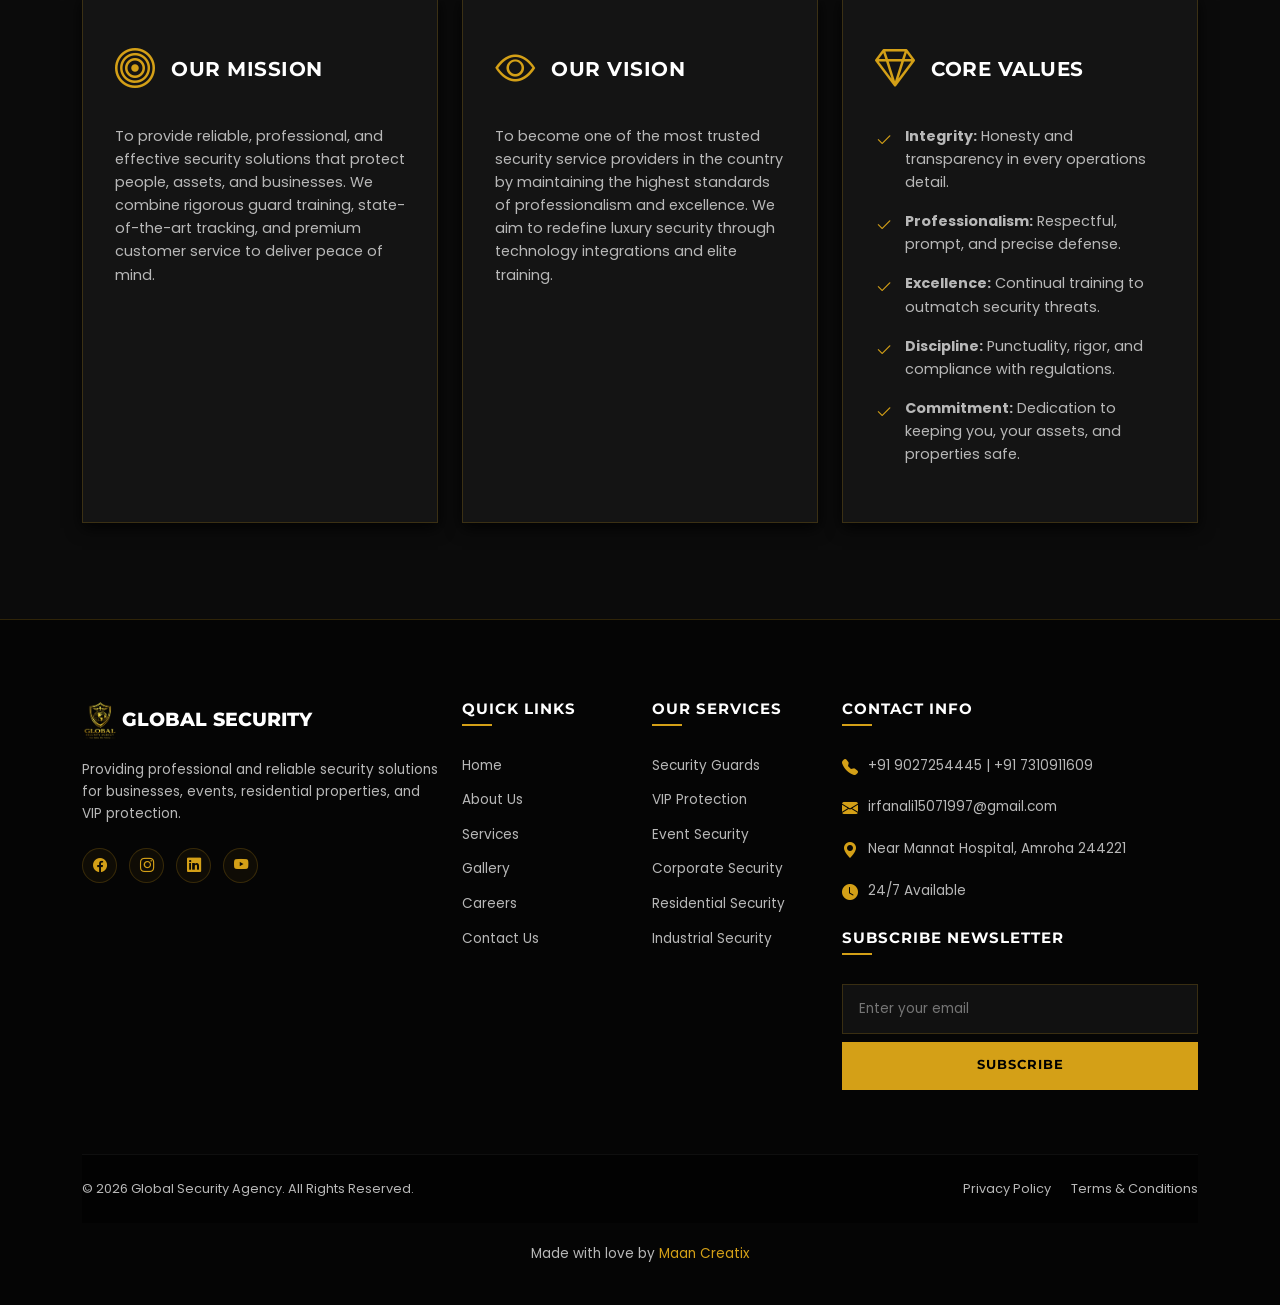
==== commit 6a92ad51: "hosting ready" ====
--- a/about.html
+++ b/about.html
@@ -44,27 +44,27 @@
     <div class="collapse navbar-collapse" id="mainNavbar">
       <ul class="navbar-nav mx-auto mb-2 mb-lg-0">
         <li class="nav-item">
-          <a class="nav-link" href="index.html">Home</a>
+          <a class="nav-link" href="/">Home</a>
         </li>
 
         <li class="nav-item">
-          <a class="nav-link" href="about.html">About Us</a>
+          <a class="nav-link" href="/about">About Us</a>
         </li>
 
         <li class="nav-item">
-          <a class="nav-link" href="services.html">Services</a>
+          <a class="nav-link" href="/services">Services</a>
         </li>
 
         <li class="nav-item">
-          <a class="nav-link" href="gallery.html">Gallery</a>
+          <a class="nav-link" href="/gallery">Gallery</a>
         </li>
 
         <li class="nav-item">
-          <a class="nav-link" href="careers.html">Careers</a>
+          <a class="nav-link" href="/careers">Careers</a>
         </li>
 
         <li class="nav-item">
-          <a class="nav-link" href="contact.html">Contact Us</a>
+          <a class="nav-link" href="/contact">Contact Us</a>
         </li>
       </ul>
 
@@ -90,7 +90,7 @@
         <h1 class="hero-banner-inner-title">About Us</h1>
         <nav aria-label="breadcrumb">
           <ol class="breadcrumb mb-0">
-            <li class="breadcrumb-item"><a href="index.html">Home</a></li>
+            <li class="breadcrumb-item"><a href="/">Home</a></li>
             <li class="breadcrumb-item active" aria-current="page">About Us</li>
           </ol>
         </nav>
@@ -112,7 +112,7 @@
           <p class="text-secondary-custom mb-4">
             Our approach is deeply client-focused, technology-driven, and built entirely on trust. We analyze site profiles individually to engineer defenses that block hazards while respecting our clients' corporate style.
           </p>
-          <a href="contact.html" class="btn btn-gold">Contact Us <i class="bi bi-arrow-right ms-2"></i></a>
+          <a href="/contact" class="btn btn-gold">Contact Us <i class="bi bi-arrow-right ms-2"></i></a>
         </div>
         <!-- Right stats grids -->
         <div class="col-lg-6" data-aos="fade-left">
@@ -169,7 +169,7 @@
             <div class="row g-0 align-items-center">
               <div class="col-sm-5">
                 <div class="leader-img-wrapper">
-                  <img src="images/irfan.jpeg" alt="Founder & MD Irfan" class="leader-img">
+                  <img src="/images/irfan.jpeg" alt="Founder & MD Irfan" class="leader-img">
                 </div>
               </div>
               <div class="col-sm-7">
@@ -195,7 +195,7 @@
             <div class="row g-0 align-items-center">
               <div class="col-sm-5">
                 <div class="leader-img-wrapper">
-                  <img src="images/ankit.jpeg" alt="Operations Manager Ankit" class="leader-img">
+                  <img src="/images/ankit.jpeg" alt="Operations Manager Ankit" class="leader-img">
                 </div>
               </div>
               <div class="col-sm-7">
@@ -242,7 +242,7 @@
         <div class="col-lg-7" data-aos="fade-right">
           <div class="certificate-preview-card glass-card text-center p-3" style="border: 1px solid var(--border-color); cursor: pointer; transition: all 0.4s ease;" onclick="openCertificateLightbox()">
             <div class="certificate-img-container position-relative overflow-hidden mb-3" style="border: 2px solid var(--accent-gold); border-radius: 8px;">
-              <img src="images/certificate.jpg" alt="License Certificate" class="img-fluid rounded shadow-lg certificate-thumb" style="transition: transform 0.4s ease, filter 0.4s ease;" loading="lazy">
+              <img src="/images/certificate.jpg" alt="License Certificate" class="img-fluid rounded shadow-lg certificate-thumb" style="transition: transform 0.4s ease, filter 0.4s ease;" loading="lazy">
               <div class="certificate-overlay position-absolute top-0 start-0 w-100 h-100 d-flex flex-column align-items-center justify-content-center" style="background-color: rgba(11, 11, 11, 0.4); opacity: 0; transition: opacity 0.4s ease;">
                 <i class="bi bi-zoom-in text-gold display-5 mb-2"></i>
               </div>
@@ -450,24 +450,24 @@
         <div class="col-lg-2 col-md-6">
           <h4 class="footer-title">Quick Links</h4>
           <ul class="footer-links">
-            <li><a href="index.html">Home</a></li>
-            <li><a href="about.html">About Us</a></li>
-            <li><a href="services.html">Services</a></li>
-            <li><a href="gallery.html">Gallery</a></li>
-            <li><a href="careers.html">Careers</a></li>
-            <li><a href="contact.html">Contact Us</a></li>
+            <li><a href="/">Home</a></li>
+            <li><a href="/about">About Us</a></li>
+            <li><a href="/services">Services</a></li>
+            <li><a href="/gallery">Gallery</a></li>
+            <li><a href="/careers">Careers</a></li>
+            <li><a href="/contact">Contact Us</a></li>
           </ul>
         </div>
         <!-- Col 3 -->
         <div class="col-lg-2 col-md-6">
           <h4 class="footer-title">Our Services</h4>
           <ul class="footer-links">
-            <li><a href="services.html#security-guards">Security Guards</a></li>
-            <li><a href="services.html#vip-protection">VIP Protection</a></li>
-            <li><a href="services.html#event-security">Event Security</a></li>
-            <li><a href="services.html#corporate-security">Corporate Security</a></li>
-            <li><a href="services.html#residential-security">Residential Security</a></li>
-            <li><a href="services.html#industrial-security">Industrial Security</a></li>
+            <li><a href="/services#security-guards">Security Guards</a></li>
+            <li><a href="/services#vip-protection">VIP Protection</a></li>
+            <li><a href="/services#event-security">Event Security</a></li>
+            <li><a href="/services#corporate-security">Corporate Security</a></li>
+            <li><a href="/services#residential-security">Residential Security</a></li>
+            <li><a href="/services#industrial-security">Industrial Security</a></li>
           </ul>
         </div>
         <!-- Col 4 -->
